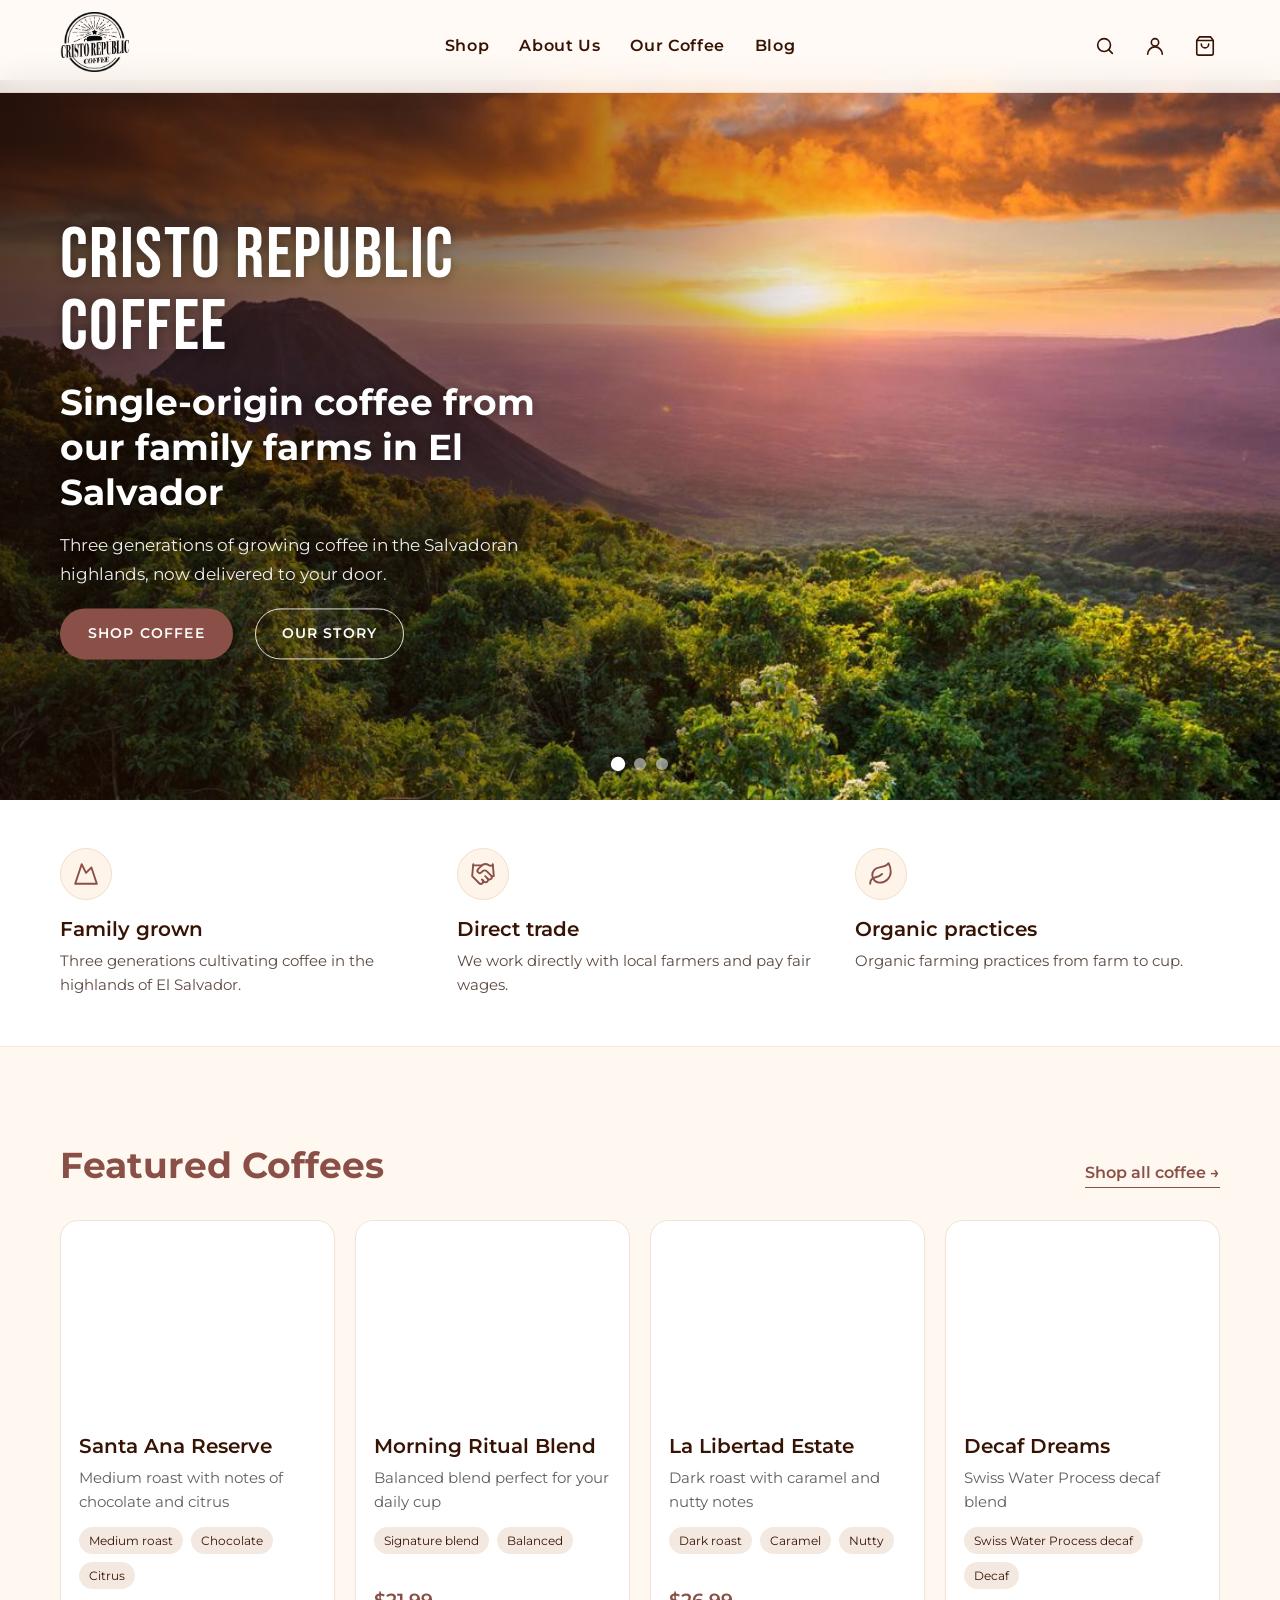
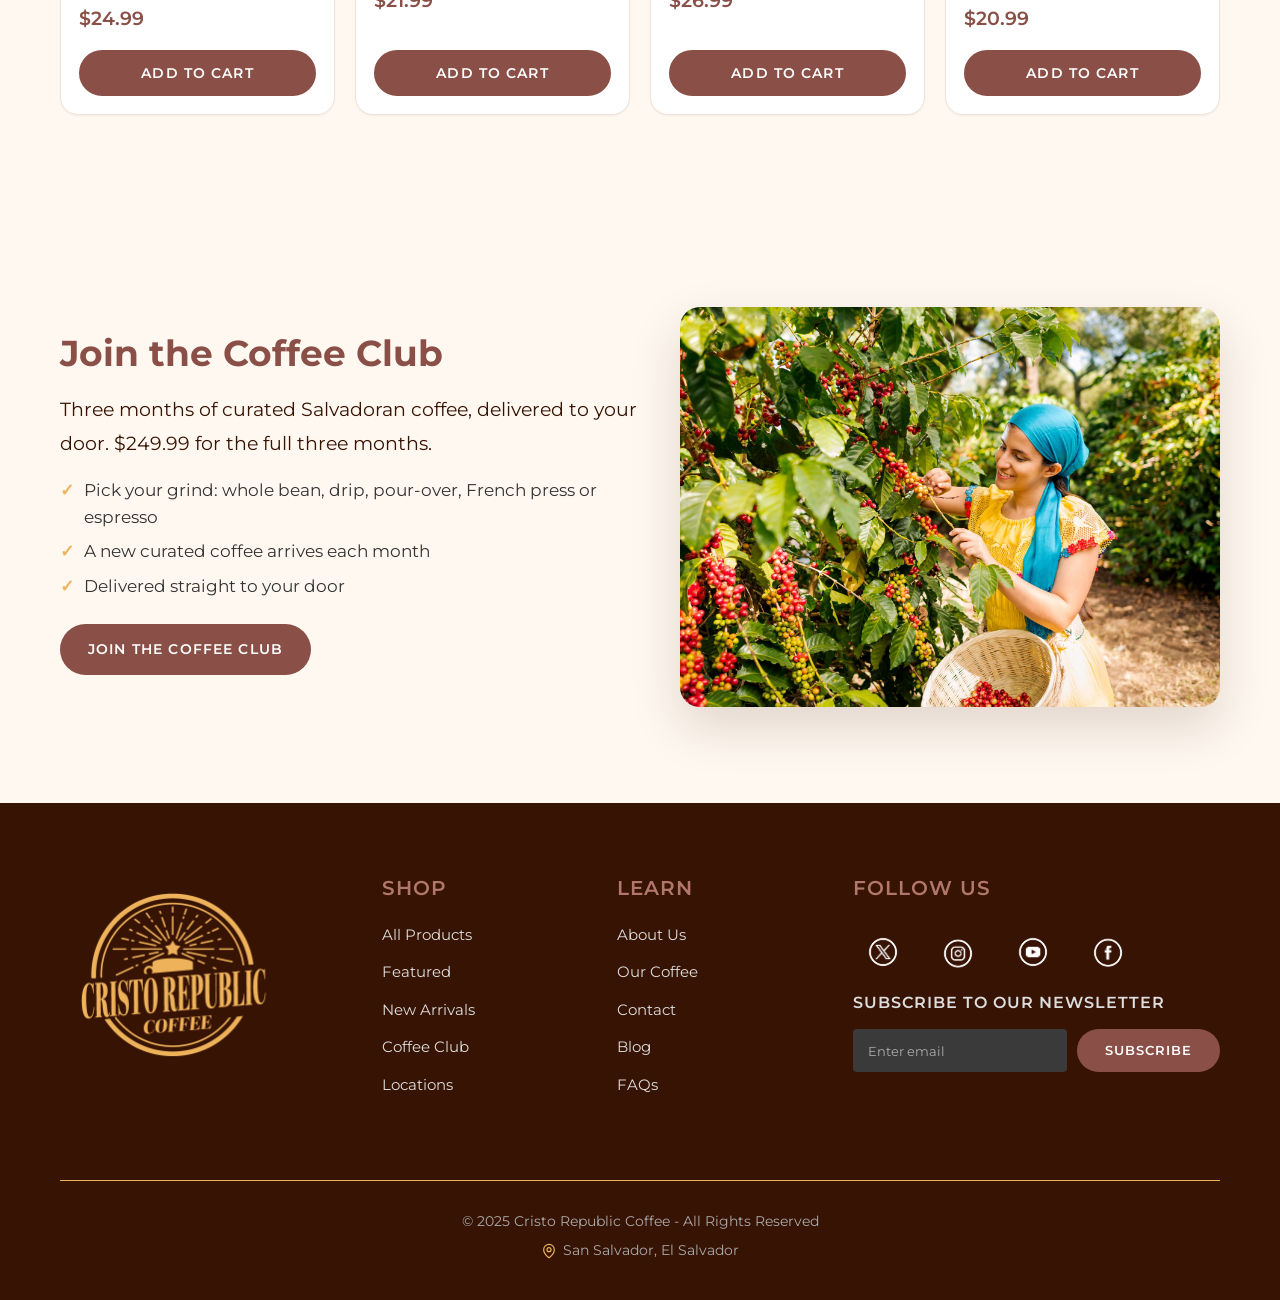
==== index.html @ 7cff4b8a "Publish Cristo Republic Coffee website Co-Authored-By: Claude Opus 5.5 (1M context) <noreply@anthrop" ====
<!DOCTYPE html>
<html lang="en">
<head>
    <meta charset="UTF-8">
    <meta name="viewport" content="width=device-width, initial-scale=1.0">
    <title>Cristo Republic Coffee</title>
    <link rel="stylesheet" href="styles.css">
    <link rel="stylesheet" href="fixes.css">
    <link rel="preconnect" href="https://fonts.googleapis.com">
    <link rel="preconnect" href="https://fonts.gstatic.com" crossorigin>
    <link href="https://fonts.googleapis.com/css2?family=Bebas+Neue&family=Montserrat:wght@400;500;600;700&display=swap" rel="stylesheet">
</head>
<body>
    <header>
        <div class="header-container">
            <div class="logo">
                <img src="images/logo.png" alt="Cristo Republic Coffee Logo">
            </div>
            
            <nav class="main-nav" id="mainNav" aria-label="Main">
                <ul class="nav-list">
                    <li class="nav-item"><a href="shop.html" class="nav-link">Shop</a></li>
                    <li class="nav-item"><a href="aboutus.html" class="nav-link">About Us</a></li>
                    <li class="nav-item"><a href="ourcoffee.html" class="nav-link">Our Coffee</a></li>
                    <li class="nav-item"><a href="blog.html" class="nav-link">Blog</a></li>
                    <li class="nav-item nav-item-club"><a href="club.html" class="nav-link">Join the Coffee Club</a></li>
                </ul>
            </nav>
            
            <div class="icon-group">
                <a href="#" class="icon-link" aria-label="Search">
                    <svg class="nav-icon" viewBox="0 0 24 24" fill="none" stroke="currentColor" stroke-width="1.75" stroke-linecap="round" stroke-linejoin="round" aria-hidden="true" focusable="false"><circle cx="11" cy="11" r="7"/><path d="m20 20-3.5-3.5"/></svg>
                </a>
                <a href="#" class="icon-link" aria-label="Account">
                    <svg class="nav-icon" viewBox="0 0 24 24" fill="none" stroke="currentColor" stroke-width="1.75" stroke-linecap="round" stroke-linejoin="round" aria-hidden="true" focusable="false"><circle cx="12" cy="8" r="4"/><path d="M4 21a8 8 0 0 1 16 0"/></svg>
                </a>
                <a href="#" class="icon-link" id="cartButton" aria-label="Cart">
                    <svg class="nav-icon" viewBox="0 0 24 24" fill="none" stroke="currentColor" stroke-width="1.75" stroke-linecap="round" stroke-linejoin="round" aria-hidden="true" focusable="false"><path d="M6 2 3 6v14a2 2 0 0 0 2 2h14a2 2 0 0 0 2-2V6l-3-4Z"/><path d="M3 6h18"/><path d="M16 10a4 4 0 0 1-8 0"/></svg>
                    <span class="cart-count" hidden>0</span>
                </a>
                <button type="button" class="menu-toggle" aria-label="Open menu" aria-expanded="false" aria-controls="mainNav"><svg class="menu-icon" viewBox="0 0 24 24" fill="none" stroke="currentColor" stroke-width="1.75" stroke-linecap="round" stroke-linejoin="round" aria-hidden="true" focusable="false"><path class="menu-line menu-line-1" d="M4 7h16"/><path class="menu-line menu-line-2" d="M4 12h16"/><path class="menu-line menu-line-3" d="M4 17h16"/></svg></button>
            </div>
        </div>
    </header>
    
    <section class="hero">
        <div class="slideshow">
            <div class="slide active" style="background-image: url('images/cerroverde.jpg');">
                <div class="slide-content">
                    <h1>Cristo Republic Coffee</h1>
                    <h2>Single-origin coffee from our family farms in El Salvador</h2>
                    <p>Three generations of growing coffee in the Salvadoran highlands, now delivered to your door.</p>
                    <div class="hero-actions">
                        <a href="shop.html" class="cta-button">Shop Coffee</a>
                        <a href="aboutus.html" class="ghost-button">Our Story</a>
                    </div>
                </div>
            </div>
            
            <div class="slide" style="background-image: url('images/hero2.jpeg');">
                <div class="slide-content">
                    <h2>Special Offer:<br>33% Off Today</h2>
                    <p>Don't miss our limited-time offer on all premium coffee blends. Taste the difference today!</p>
                    <a href="shop.html" class="cta-button">Get the Deal</a>
                </div>
            </div>
            
            <div class="slide" style="background-image: url('images/hero.jpeg');">
                <div class="slide-content">
                    <h1>Join Our<br>Coffee Club</h1>
                    <p>Subscribe and receive our finest selections<br> delivered to your door every month.</p>
                    <a href="club.html" class="cta-button">Join the Coffee Club</a>
                </div>
            </div>
        </div>
        
        <div class="slide-nav">
            <div class="slide-dot active" data-slide="0"></div>
            <div class="slide-dot" data-slide="1"></div>
            <div class="slide-dot" data-slide="2"></div>
        </div>
    </section>
  <section class="value-strip" aria-label="Why Cristo Republic">
        <div class="value-strip-inner">
            <div class="value-item">
                <span class="value-icon"><svg class="icon" viewBox="0 0 24 24" fill="none" stroke="currentColor" stroke-width="1.75" stroke-linecap="round" stroke-linejoin="round" aria-hidden="true" focusable="false"><path d="m8 3 4 8 5-5 5 15H2L8 3z"/></svg></span>
                <h3>Family grown</h3>
                <p>Three generations cultivating coffee in the highlands of El Salvador.</p>
            </div>
            <div class="value-item">
                <span class="value-icon"><svg class="icon" viewBox="0 0 24 24" fill="none" stroke="currentColor" stroke-width="1.75" stroke-linecap="round" stroke-linejoin="round" aria-hidden="true" focusable="false"><path d="m11 17 2 2a1 1 0 1 0 3-3"/><path d="m14 14 2.5 2.5a1 1 0 1 0 3-3l-3.88-3.88a3 3 0 0 0-4.24 0l-.88.88a1 1 0 1 1-3-3l2.81-2.81a5.79 5.79 0 0 1 7.06-.87l.47.28a2 2 0 0 0 1.42.25L21 4"/><path d="m21 3 1 11h-2"/><path d="M3 3 2 14l6.5 6.5a1 1 0 1 0 3-3"/><path d="M3 4h8"/></svg></span>
                <h3>Direct trade</h3>
                <p>We work directly with local farmers and pay fair wages.</p>
            </div>
            <div class="value-item">
                <span class="value-icon"><svg class="icon" viewBox="0 0 24 24" fill="none" stroke="currentColor" stroke-width="1.75" stroke-linecap="round" stroke-linejoin="round" aria-hidden="true" focusable="false"><path d="M11 20A7 7 0 0 1 9.8 6.1C15.5 5 17 4.48 19 2c1 2 2 4.18 2 8 0 5.5-4.78 10-10 10Z"/><path d="M2 21c0-3 1.85-5.36 5.08-6C9.5 14.52 12 13 13 12"/></svg></span>
                <h3>Organic practices</h3>
                <p>Organic farming practices from farm to cup.</p>
            </div>
        </div>
    </section>

  <section class="products-section">
        <div class="products-container">
            <div class="section-head">
                <h2>Featured Coffees</h2>
                <a href="shop.html" class="text-link">Shop all coffee &rarr;</a>
            </div>
            <div class="products-grid">
            <div class="product">
                <a class="product-link" href="product.html?id=santa-ana-reserve">
                    <div class="product-image" style="background-image: url('https://rhoadsroast-coffees.com/cdn/shop/products/el-salvador-santa-ana-reserva-organic-natural-ep-fresh-100percent-arabica-coffee-beans-2-5-lbs-10-lbs-selections-rhoadsroast-coffees-and-importers-4_1500x.progressive.jpg?v=1657563861');"></div>
                    <h3>Santa Ana Reserve</h3>
                </a>
                <p>Medium roast with notes of chocolate and citrus</p>
                <div class="product-price">$24.99</div>
                <button type="button" class="shop-button add-to-cart" data-id="santa-ana-reserve">Add to Cart</button>
            </div>
            <div class="product">
                <a class="product-link" href="product.html?id=morning-ritual-blend">
                    <div class="product-image" style="background-image: url('https://public.readdy.ai/ai/img_res/a3cd9a18318013fd255866db230dae78.jpg');"></div>
                    <h3>Morning Ritual Blend</h3>
                </a>
                <p>Balanced blend perfect for your daily cup</p>
                <div class="product-price">$21.99</div>
                <button type="button" class="shop-button add-to-cart" data-id="morning-ritual-blend">Add to Cart</button>
            </div>
            <div class="product">
                <a class="product-link" href="product.html?id=la-libertad-estate">
                    <div class="product-image" style="background-image: url('https://rhoadsroast-coffees.com/cdn/shop/products/el-salvador-shg-santa-maria-rfa-fresh-roasted-100percent-arabica-coffee-beans-rhoadsroast-coffees-and-importers-5_1500x.progressive.jpg?v=1657563721');"></div>
                    <h3>La Libertad Estate</h3>
                </a>
                <p>Dark roast with caramel and nutty notes</p>
                <div class="product-price">$26.99</div>
                <button type="button" class="shop-button add-to-cart" data-id="la-libertad-estate">Add to Cart</button>
            </div>
            <div class="product">
                <a class="product-link" href="product.html?id=decaf-dreams">
                    <div class="product-image" style="background-image: url('https://cdn.dribbble.com/users/973/screenshots/2934743/attachments/609308/coffee-beans-2.jpg');"></div>
                    <h3>Decaf Dreams</h3>
                </a>
                <p>Swiss Water Process decaf blend</p>
                <div class="product-price">$20.99</div>
                <button type="button" class="shop-button add-to-cart" data-id="decaf-dreams">Add to Cart</button>
            </div>
            </div>
        </div>
    </section>
   <section class="story-section">
        <div class="story-container">
            <div class="story-text">
                <h2>Join the Coffee Club</h2>
                <p>Three months of curated Salvadoran coffee, delivered to your door. $249.99 for the full three months.</p>
                <ul class="coffee-list">
                    <li>Pick your grind: whole bean, drip, pour-over, French press or espresso</li>
                    <li>A new curated coffee arrives each month</li>
                    <li>Delivered straight to your door</li>
                </ul>
                <a href="club.html" class="subscribe-btn">Join the Coffee Club</a>
            </div>
            <div class="story-image">
                <img src="images/coffegirl.jpeg" alt="A coffee picker harvesting ripe red cherries on a Salvadoran farm">
            </div>
        </div>
    </section>

    <!-- Cart Modal -->
    <div id="cartModal" class="cart-modal">
        <div class="cart-content">
            <div class="cart-header">
                <h3>Shopping Cart</h3>
                <button type="button" id="closeCart" class="close-cart" aria-label="Close cart">
                    <svg viewBox="0 0 24 24"><path d="M19 6.41L17.59 5 12 10.59 6.41 5 5 6.41 10.59 12 5 17.59 6.41 19 12 13.41 17.59 19 19 17.59 13.41 12z"/></svg>
                </button>
            </div>
            <div class="cart-items"></div>
            <div class="cart-footer">
                <div class="cart-subtotal">
                    <span>Subtotal</span>
                    <span>$0.00</span>
                </div>
                <button class="cart-button">Checkout</button>
            </div>
        </div>
    </div>

    <footer class="footer">
        <div class="footer-container">
            <div class="footer-grid">
                <div class="footer-column footer-logo">
                    <img src="images/cristogold.png" alt="Cristo Republic Coffee Logo">
                </div>
                <div class="footer-column">
                    <h3 class="footer-heading">SHOP</h3>
                    <ul class="footer-links">
                        <li><a href="#">All Products</a></li>
                        <li><a href="#">Featured</a></li>
                        <li><a href="#">New Arrivals</a></li>
                        <li><a href="club.html">Coffee Club</a></li>
                        <li><a href="#">Locations</a></li>
                    </ul>
                </div>
                
                <div class="footer-column">
                    <h3 class="footer-heading">LEARN</h3>
                    <ul class="footer-links">
                        <li><a href="aboutus.html">About Us</a></li>
                        <li><a href="ourcoffee.html">Our Coffee</a></li>
                        <li><a href="#">Contact</a></li>
                        <li><a href="blog.html">Blog</a></li>
                        <li><a href="#">FAQs</a></li>
                    </ul>
                </div>
                
                <div class="footer-column">
                    <h3 class="footer-heading">FOLLOW US</h3>
                    <div class="social-links">
                        <a href="#" class="social-icon">
                            <img src="images/x.png" alt="X">
                        </a>
                        <a href="#" class="social-icon">
                            <img src="images/instagram.png" alt="Instagram">
                        </a>
                        <a href="#" class="social-icon">
                            <img src="images/youtube.png" alt="YouTube">
                        </a>
                        <a href="#" class="social-icon">
                            <img src="images/facebook.png" alt="Facebook">
                        </a>
                    </div>
                    
                    <div class="newsletter">
                        <h4>SUBSCRIBE TO OUR NEWSLETTER</h4>
                        <form class="newsletter-form">
                            <input type="email" placeholder="Enter email">
                            <button type="submit">Subscribe</button>
                        </form>
                    </div>
                </div>
            </div>
            
            <div class="footer-bottom">
                <p>© 2025 Cristo Republic Coffee - All Rights Reserved</p>
                <p class="footer-location"><svg class="icon" viewBox="0 0 24 24" fill="none" stroke="currentColor" stroke-width="1.75" stroke-linecap="round" stroke-linejoin="round" aria-hidden="true" focusable="false"><path d="M20 10c0 5-5.5 10.2-7.4 11.8a1 1 0 0 1-1.2 0C9.5 20.2 4 15 4 10a8 8 0 0 1 16 0"/><circle cx="12" cy="10" r="3"/></svg>San Salvador, El Salvador</p>
            </div>
        </div>
    </footer>

    <script>
        document.addEventListener('DOMContentLoaded', function() {
            const slides = document.querySelectorAll('.slide');
            const dots = document.querySelectorAll('.slide-dot');
            let currentSlide = 0;
            let slideInterval;
            
            function showSlide(index) {
                slides.forEach(slide => slide.classList.remove('active'));
                dots.forEach(dot => dot.classList.remove('active'));
                
                slides[index].classList.add('active');
                dots[index].classList.add('active');
                currentSlide = index;
            }
            
            function nextSlide() {
                let nextIndex = (currentSlide + 1) % slides.length;
                showSlide(nextIndex);
            }
            
            function startSlideshow() {
                slideInterval = setInterval(nextSlide, 5000);
            }
            
            dots.forEach(dot => {
                dot.addEventListener('click', function() {
                    clearInterval(slideInterval);
                    showSlide(parseInt(this.getAttribute('data-slide')));
                    startSlideshow();
                });
            });
            
            startSlideshow();
            
            const slideshow = document.querySelector('.slideshow');
            slideshow.addEventListener('mouseenter', () => clearInterval(slideInterval));
            slideshow.addEventListener('mouseleave', startSlideshow);
        });
    </script>
    <script src="cart.js"></script>
</body>
</html>
---- styles.css ----
/* Reset and Base Styles */
* {
    margin: 0;
    padding: 0;
    box-sizing: border-box;
}

body {
    color: #333;
    line-height: 1.6;
    font-family: 'Roboto', sans-serif;
}

h1 {
    font-family: 'Bebas Neue', sans-serif;
}

h2, h3, h4, .nav-link {
    font-family: 'Montserrat', sans-serif;
}

a {
    text-decoration: none;
    color: inherit;
}

/* Header Styles */
header {
    background: linear-gradient(180deg, #B0786B, #C09389);
    padding: 15px 0;
    position: fixed;
    width: 100%;
    top: 0;
    z-index: 1000;
    box-shadow: 0 2px 10px rgba(0, 0, 0, 0.5);
}

.header-container {
    max-width: 1200px;
    margin: 0 auto;
    padding: 0 20px;
    display: flex;
    justify-content: space-between;
    align-items: center;
}

.logo img {
    height: 60px;
    width: auto;
    transition: transform 0.3s ease;
}

.logo img:hover {
    transform: scale(1.05);
}

/* Navigation Styles */
.main-nav {
    display: flex;
    align-items: center;
}

.nav-list {
    display: flex;
    list-style: none;
    margin: 0;
    padding: 0;
    gap: 30px;
}

.nav-item {
    position: relative;
}

.nav-link {
    color: white;
    text-decoration: none;
    font-weight: 600;
    font-size: 16px;
    letter-spacing: 1px;
    padding: 10px 0;
    transition: all 0.3s ease;
    position: relative;
}

.nav-link:hover {
    color: #EDB35C;
}

.nav-link::after {
    content: '';
    position: absolute;
    width: 0;
    height: 2px;
    background: #EDB35C;
    bottom: 5px;
    left: 0;
    transition: width 0.3s ease;
}

.nav-link:hover::after {
    width: 100%;
}

/* Icon Styles */
.icon-group {
    display: flex;
    align-items: center;
    gap: 20px;
}

.icon-link {
    display: inline-block;
    transition: transform 0.3s ease;
    position: relative;
}

.nav-icon {
    width: 22px;
    height: 22px;
    object-fit: contain;
    filter: brightness(0) invert(1);
    transition: all 0.3s ease;
}

.icon-link:hover .nav-icon {
    transform: scale(1.1);
    opacity: 0.8;
}

.cart-count {
    position: absolute;
    top: -8px;
    right: -8px;
    background: #371304;
    color: white;
    font-size: 10px;
    font-weight: 600;
    width: 18px;
    height: 18px;
    border-radius: 50%;
    display: flex;
    align-items: center;
    justify-content: center;
}

/* Button Styling */
.cta-button,
.subscribe-btn,
.newsletter-form button,
.offer-button,
.product-button,
.shop-button,
.cart-button,
.walkthrough-footer .button {
    display: inline-block;
    padding: 12px 30px;
    background-color: #B1776B;
    color: #FFFFFF;
    border: none;
    border-radius: 5px;
    font-family: 'Montserrat', sans-serif;
    font-weight: 600;
    font-size: 0.9rem;
    text-transform: uppercase;
    letter-spacing: 1px;
    cursor: pointer;
    transition: all 0.3s ease;
    position: relative;
    overflow: hidden;
    z-index: 1;
}

.cta-button:hover,
.subscribe-btn:hover,
.newsletter-form button:hover,
.offer-button:hover,
.product-button:hover,
.shop-button:hover,
.cart-button:hover,
.walkthrough-footer .button:hover {
    background-color: #EDB35C;
    transform: translateY(-3px) scale(1.05);
    box-shadow: 0 8px 20px rgba(55, 19, 4, 0.3);
}

.cta-button::before,
.subscribe-btn::before,
.newsletter-form button::before,
.offer-button::before,
.product-button::before,
.shop-button::before,
.cart-button::before,
.walkthrough-footer .button::before {
    content: '';
    position: absolute;
    top: 0;
    left: -100%;
    width: 100%;
    height: 100%;
    background: linear-gradient(
        90deg,
        transparent,
        rgba(255, 255, 255, 0.4),
        transparent
    );
    transition: 0.5s;
    z-index: -1;
}

.cta-button:hover::before,
.subscribe-btn:hover::before,
.newsletter-form button:hover::before,
.offer-button:hover::before,
.product-button:hover::before,
.shop-button:hover::before,
.cart-button:hover::before,
.walkthrough-footer .button:hover::before {
    left: 100%;
}

.cta-button:active,
.subscribe-btn:active,
.newsletter-form button:active,
.offer-button:active,
.product-button:active,
.shop-button:active,
.cart-button:active,
.walkthrough-footer .button:active {
    transform: translateY(0) scale(0.98);
    box-shadow: 0 4px 10px rgba(55, 19, 4, 0.2);
}

.newsletter-form button {
    padding: 10px 20px;
    font-size: 0.8rem;
    background-color: #605F5C;
}

.newsletter-form button:hover {
    background-color: #EDB35C;
}

.cta-button:disabled,
.subscribe-btn:disabled,
.newsletter-form button:disabled,
.offer-button:disabled,
.product-button:disabled,
.shop-button:disabled,
.cart-button:disabled,
.walkthrough-footer .button:disabled {
    background-color: #371304;
    color: #aaaaaa;
    cursor: not-allowed;
    box-shadow: none;
    transform: none;
}

/* Homepage Hero Section */
.hero {
    width: 100%;
    height: 80vh;
    position: relative;
    overflow: hidden;
    margin-top: 80px;
}

.slideshow {
    width: 100%;
    height: 100%;
    position: relative;
}

.slide {
    position: absolute;
    width: 100%;
    height: 100%;
    opacity: 0;
    transition: opacity 1s ease-in-out;
    background-size: cover;
    background-position: center;
}

.slide.active {
    opacity: 1;
}

.slide-content {
    position: absolute;
    right: 10%;
    bottom: 15%;
    color: white;
    max-width: 550px;
    background-color: rgba(55, 19, 4, 0.4);
    padding: 25px;
    border-radius: 5px;
    text-align: right;
}

.slide-content h1 {
    font-size: 3rem;
    margin-bottom: 15px;
    line-height: 1;
}

.slide-content h2 {
    font-size: 1.8rem;
    margin-bottom: 15px;
    line-height: 1.2;
}

.slide-content p {
    font-size: 1.1rem;
    margin-bottom: 20px;
    font-weight: 300;
}

.slide-nav {
    position: absolute;
    bottom: 30px;
    left: 50%;
    transform: translateX(-50%);
    display: flex;
    gap: 10px;
}

.slide-dot {
    width: 12px;
    height: 12px;
    border-radius: 50%;
    background-color: rgba(255, 255, 255, 0.5);
    cursor: pointer;
    transition: all 0.3s;
    border: none;
}

.slide-dot.active {
    background-color: white;
    transform: scale(1.2);
}

/* Shop Hero Section */
.shop-hero {
    position: relative;
    background-color: #FFF8F0;
    background-image: url('images/shophero.jpeg');
    background-size: cover;
    background-position: center;
    background-repeat: no-repeat;
    min-height: 80vh;
    margin-top: 15px;
    display: flex;
    align-items: center;
    justify-content: flex-start;
    padding: 20px;
    box-sizing: border-box;
    overflow: hidden;
}

.shop-hero::before {
    content: '';
    position: absolute;
    top: 0;
    left: 0;
    width: 100%;
    height: 100%;
    background: linear-gradient(
        45deg,
        rgba(237, 179, 92, 0.05) 25%,
        transparent 25%,
        transparent 50%,
        rgba(237, 179, 92, 0.05) 50%,
        rgba(237, 179, 92, 0.05) 75%,
        transparent 75%
    );
    background-size: 20px 20px;
    opacity: 0.3;
    z-index: 0;
}

.shop-hero-text {
    position: relative;
    max-width: 550px;
    background-color: rgba(55, 19, 4, 0.4);
    padding: 30px;
    border-radius: 5px;
    text-align: left;
    margin-left: 5%;
    z-index: 1;
    color: white;
}

.shop-hero-text h1 {
    font-size: 4rem;
    margin-bottom: 20px;
    text-shadow: 0 2px 5px rgba(55, 19, 4, 0.2);
}

.shop-hero-text h2 {
    font-size: 2rem;
    margin-bottom: 20px;
    font-weight: 600;
}

.shop-hero-text p {
    font-size: 1.2rem;
    margin-bottom: 30px;
    line-height: 1.8;
}

/* Products Section (Homepage & Shop) */
.products-section {
    background-color: #FFF8F0;
    padding: 80px 0;
    position: relative;
    overflow: hidden;
}

.products-section.alt {
    background-color: #FFFFFF;
}

.products-section::before {
    content: '';
    position: absolute;
    top: 0;
    left: 0;
    width: 100%;
    height: 100%;
    background: linear-gradient(
        45deg,
        rgba(237, 179, 92, 0.05) 25%,
        transparent 25%,
        transparent 50%,
        rgba(237, 179, 92, 0.05) 50%,
        rgba(237, 179, 92, 0.05) 75%,
        transparent 75%
    );
    background-size: 20px 20px;
    opacity: 0.3;
    z-index: 0;
}

.products-section.alt::before {
    background: none;
}

.products-container {
    max-width: 1200px;
    margin: 0 auto;
    padding: 0 20px;
    position: relative;
    z-index: 1;
}

.section-title,
.products-container h2 {
    font-size: 2.5rem;
    color: #B1776B;
    margin-bottom: 40px;
    font-weight: 700;
    text-align: center;
    text-shadow: 0 2px 5px rgba(55, 19, 4, 0.2);
}

.section-text {
    max-width: 800px;
    margin: 0 auto 40px;
    padding: 0 20px;
    font-size: 1.2rem;
    font-weight: 400;
    line-height: 1.8;
    color: #371304;
}

.products-grid {
    display: grid;
    grid-template-columns: repeat(4, 1fr);
    gap: 20px;
    max-width: 1200px;
    margin: 0 auto;
    padding: 0 20px;
}

.product {
    background-color: #FFFFFF;
    border: 2px solid #EDB35C;
    border-radius: 12px;
    padding: 30px;
    box-shadow: 0 6px 20px rgba(96, 95, 92, 0.15);
    transition: transform 0.4s ease, box-shadow 0.4s ease, border-color 0.4s ease;
    position: relative;
    overflow: hidden;
}

.product:hover {
    transform: translateY(-10px);
    box-shadow: 0 12px 30px rgba(55, 19, 4, 0.35);
    border-color: #B1776B;
}

.product-image {
    height: 220px;
    border-radius: 8px;
    margin-bottom: 20px;
    background-size: cover;
    background-position: center;
    border: 1px solid #605F5C;
    transition: transform 0.4s ease;
}

.product:hover .product-image {
    transform: scale(1.03);
}

.product h3 {
    font-size: 1.3rem;
    margin-bottom: 12px;
    color: #371304;
    font-weight: 600;
}

.product p {
    color: #605F5C;
    font-size: 1rem;
    margin-bottom: 20px;
}

.product-price {
    font-size: 1.2rem;
    font-weight: 600;
    color: #B1776B;
    margin-bottom: 20px;
}

.product-button,
.shop-button {
    opacity: 0;
    transform: translateY(10px);
    transition: opacity 0.3s ease, transform 0.3s ease;
}

.product:hover .product-button,
.product:hover .shop-button {
    opacity: 1;
    transform: translateY(0);
}

/* Homepage Content Sections */
.section {
    padding: 100px 0;
    text-align: center;
    position: relative;
    z-index: 1;
}

.section.premium-blends {
    padding-bottom: 50px;
}

.section.featured-products {
    padding-top: 50px;
}

/* Coffee Club CTA */
.coffee-club {
    position: relative;
    background-image: url('images/coffegirl.jpeg');
    background-size: cover;
    background-position: center;
    background-repeat: no-repeat;
    color: white;
    padding: 100px 0;
    min-height: 815px;
}

.club-overlay {
    position: absolute;
    top: 0;
    left: 0;
    width: 100%;
    height: 100%;
    background-color: rgba(0, 0, 0, 0.1);
}

.club-content {
    position: absolute;
    left: 20%;
    bottom: 15%;
    max-width: 550px;
    background-color: rgba(55, 19, 4, 0.4);
    padding: 30px;
    border-radius: 5px;
    text-align: right;
    z-index: 1;
}

.coffee-club .section-title {
    color: white;
    font-size: 2.5rem;
    margin-bottom: 20px;
    font-weight: 700;
}

.coffee-club .section-text {
    color: white;
    font-size: 1.2rem;
    margin-bottom: 25px;
}

/* Shop Story Section */
.story-section {
    background-color: #FFF8F0;
    padding: 100px 0;
    position: relative;
    overflow: hidden;
}

.story-section::before {
    content: '';
    position: absolute;
    top: 0;
    left: 0;
    width: 100%;
    height: 100%;
    background: linear-gradient(
        45deg,
        rgba(237, 179, 92, 0.05) 25%,
        transparent 25%,
        transparent 50%,
        rgba(237, 179, 92, 0.05) 50%,
        rgba(237, 179, 92, 0.05) 75%,
        transparent 75%
    );
    background-size: 20px 20px;
    opacity: 0.3;
    z-index: 0;
}

.story-container {
    max-width: 1200px;
    margin: 0 auto;
    padding: 0 20px;
    display: flex;
    align-items: center;
    gap: 40px;
    position: relative;
    z-index: 1;
}

.story-text {
    max-width: 50%;
}

.story-text h2 {
    font-size: 2.5rem;
    color: #B1776B;
    margin-bottom: 25px;
    font-weight: 700;
    text-shadow: 0 2px 5px rgba(55, 19, 4, 0.2);
}

.story-text p {
    font-size: 1.2rem;
    color: #371304;
    margin-bottom: 30px;
    line-height: 1.8;
}

.story-image {
    max-width: 50%;
    height: 400px;
}

.story-image img {
    width: 100%;
    height: 100%;
    object-fit: cover;
    border-radius: 8px;
    border: 1px solid #605F5C;
    box-shadow: 0 6px 20px rgba(96, 95, 92, 0.15);
}

/* Cart Modal */
.cart-modal {
    position: fixed;
    inset: 0;
    background: rgba(0, 0, 0, 0.5);
    z-index: 50;
    display: none;
}

.cart-modal.active {
    display: block;
}

.cart-content {
    position: fixed;
    right: 0;
    top: 0;
    height: 100%;
    width: 400px;
    background: #FFFFFF;
    box-shadow: -5px 0 15px rgba(0, 0, 0, 0.3);
    padding: 30px;
}

.cart-header {
    display: flex;
    justify-content: space-between;
    align-items: center;
    margin-bottom: 30px;
}

.cart-header h3 {
    font-size: 1.5rem;
    color: #371304;
    font-weight: 600;
}

.close-cart {
    background: none;
    border: none;
    cursor: pointer;
    padding: 5px;
}

.close-cart svg {
    width: 24px;
    height: 24px;
    fill: #605F5C;
    transition: fill 0.3s ease;
}

.close-cart:hover svg {
    fill: #B1776B;
}

.cart-item {
    display: flex;
    align-items: center;
    gap: 15px;
    padding: 15px 0;
    border-bottom: 1px solid #EDB35C;
}

.cart-item img {
    width: 80px;
    height: 80px;
    object-fit: cover;
    border-radius: 8px;
    border: 1px solid #605F5C;
}

.cart-item-details h4 {
    font-size: 1.1rem;
    color: #371304;
    font-weight: 600;
    margin-bottom: 5px;
}

.cart-item-details p {
    font-size: 0.95rem;
    color: #605F5C;
}

.cart-item-remove {
    background: none;
    border: none;
    cursor: pointer;
    padding: 5px;
}

.cart-item-remove svg {
    width: 20px;
    height: 20px;
    fill: #605F5C;
    transition: fill 0.3s ease;
}

.cart-item-remove:hover svg {
    fill: #B1776B;
}

.cart-footer {
    margin-top: 20px;
}

.cart-subtotal {
    display: flex;
    justify-content: space-between;
    font-size: 1.2rem;
    font-weight: 600;
    color: #371304;
    margin-bottom: 20px;
}

.cart-button {
    width: 100%;
    margin-bottom: 10px;
}

.cart-button.view-cart {
    background: #FFFFFF;
    border: 1px solid #605F5C;
    color: #371304;
}

.cart-button.view-cart:hover {
    background: #FFF8F0;
    color: #B1776B;
    transform: translateY(-3px) scale(1.05);
    box-shadow: 0 8px 20px rgba(55, 19, 4, 0.3);
}

/* Footer */
.footer {
    background-color: #371304;
    color: #ffffff;
    padding: 60px 0 30px;
}

.footer-container {
    max-width: 1200px;
    margin: 0 auto;
    padding: 0 20px;
}

.footer-grid {
    display: grid;
    grid-template-columns: repeat(4, 1fr);
    gap: 40px;
    margin-bottom: 40px;
}

.footer-logo {
    display: flex;
    align-items: flex-start;
    justify-content: center;
}

.footer-logo img {
    height: 200px;
    width: auto;
    transition: transform 0.3s ease;
}

.footer-logo img:hover {
    transform: scale(1.05);
}

.footer-column {
    margin-bottom: 30px;
}

.footer-heading {
    color: #B1776B;
    font-size: 1.2rem;
    margin-bottom: 20px;
    text-transform: uppercase;
    letter-spacing: 1px;
}

.footer-links {
    list-style: none;
    padding: 0;
}

.footer-links li {
    margin-bottom: 12px;
}

.footer-links a {
    color: #dddddd;
    transition: color 0.3s;
    font-size: 0.95rem;
}

.footer-links a:hover {
    color: #EDB35C;
}

.social-links {
    display: flex;
    gap: 15px;
    margin-bottom: 10px;
}

.social-icon {
    display: inline-block;
    width: 60px;
    height: 60px;
    transition: all 0.3s ease;
}

.social-icon img {
    width: 100%;
    height: 100%;
    object-fit: contain;
    filter: brightness(0) invert(1);
    transition: all 0.3s ease;
}

.social-icon:hover {
    transform: translateY(-3px) scale(1.1);
}

.social-icon:hover img {
    filter: brightness(0) invert(0.8);
}

.newsletter h4 {
    font-size: 0.95rem;
    margin-bottom: 15px;
    color: #dddddd;
    text-transform: uppercase;
    letter-spacing: 1px;
}

.newsletter-form {
    display: flex;
    gap: 10px;
}

.newsletter-form input {
    flex: 1;
    padding: 10px 15px;
    border: none;
    border-radius: 4px;
    background-color: #3a3a3a;
    color: #ffffff;
}

.newsletter-form input::placeholder {
    color: #aaaaaa;
}

.footer-bottom {
    text-align: center;
    padding-top: 30px;
    border-top: 1px solid #EDB35C;
    font-size: 0.85rem;
    color: #aaaaaa;
}

.footer-bottom p {
    margin-bottom: 8px;
}

/* Parallax Effect */
.parallax {
    position: relative;
    min-height: 80vh;
    background-attachment: fixed;
    background-size: cover;
    background-position: center;
    background-repeat: no-repeat;
}

/* About Us Sections */
.about-section {
    background-color: #FFF8F0;
    position: relative;
    padding: 100px 0;
}

.about-section.parallax::after {
    content: '';
    position: absolute;
    top: 0;
    left: 0;
    width: 100%;
    height: 100%;
    background: rgba(55, 19, 4, 0.15);
    z-index: 0;
}

.about-text-overlay {
    background-color: rgba(55, 19, 4, 0.4);
    padding: 30px;
    border-radius: 5px;
    color: white;
    max-width: 600px;
    position: relative;
    z-index: 1;
}

.about-text-overlay h1 {
    font-family: 'Bebas Neue', sans-serif;
    font-size: 2.5rem;
    color: white;
    margin-bottom: 25px;
    font-weight: 700;
    text-shadow: 0 2px 5px rgba(0, 0, 0, 0.3);
}

.about-text-overlay h2 {
    font-family: 'Montserrat', sans-serif;
    font-size: 2rem;
    color: white;
    margin-bottom: 20px;
    font-weight: 600;
}

.about-text-overlay p {
    font-family: 'Roboto', sans-serif;
    color: white;
    font-size: 1.2rem;
    line-height: 1.8;
}

/* Alejandro Cristo Section */
.story-section.alejandro-cristo {
    position: relative;
    min-height: 100vh;
    display: flex;
    align-items: center;
    justify-content: flex-end;
    padding: 0 5%;
}

.story-section.alejandro-cristo .story-container {
    width: 100%;
    max-width: 1200px;
    margin: 0 auto;
    display: flex;
    justify-content: flex-end;
    position: absolute;
    center: 30px;
    right: 30px;
}

.story-section.alejandro-cristo .about-text-overlay {
    text-align: right;
    max-width: 550px;
    margin-right: 5%;
    padding: 40px;
    background-color: rgba(55, 19, 4, 0.4);
    border-radius: 5px;
    position: relative;
}

.story-section.alejandro-cristo .about-text-overlay h1 {
    color: #B1776B;
    font-size: 4rem;
    margin-bottom: 20px;
    text-shadow: 0 2px 5px rgba(55, 19, 4, 0.2);
}

.story-section.alejandro-cristo .about-text-overlay h2,
.story-section.alejandro-cristo .about-text-overlay p {
    color: white;
}

/* The Founders Section */
.about-section.founders .story-container {
    flex-direction: row;
    align-items: center;
    justify-content: center;
    gap: 70px;
}

.about-section.founders .story-text {
    max-width: 50%;
    margin-bottom: 0;
}

.about-section.founders .story-image {
    max-width: 80%;
    height: 690px;
    border-top: none;
    padding-top: 0;
}

.about-section.founders .story-image img {
    width: 100%;
    height: 100%;
    object-fit: cover;
    border-radius: 8px;
    border: 1px solid #605F5C;
    box-shadow: 0 6px 20px rgba(96, 95, 92, 0.15);
}

/* Sustainability and Quality Section */
.story-section.sustainability {
    position: relative;
    min-height: 100vh;
    display: flex;
    align-items: center;
    justify-content: flex-start;
    padding: 0 5%;
}

.story-section.sustainability .story-container {
    width: 100%;
    max-width: 1200px;
    margin: 0 auto;
    display: flex;
    justify-content: flex-start;
    position: absolute;
    bottom: 30px;
    left: 30px;
}

.story-section.sustainability .about-text-overlay {
    text-align: left;
    max-width: 550px;
    margin-left: 5%;
    padding: 40px;
    background-color: rgba(55, 19, 4, 0.4);
    border-radius: 5px;
    position: relative;
}

.story-section.sustainability .about-text-overlay h1 {
    color: #B1776B;
    font-size: 4rem;
    margin-bottom: 20px;
    text-shadow: 0 2px 5px rgba(55, 19, 4, 0.2);
}

.story-section.sustainability .about-text-overlay h2,
.story-section.sustainability .about-text-overlay p {
    color: white;
}

.checklist {
    list-style: none;
    padding: 0;
    margin: 10px 0;
}

.checklist li {
    display: flex;
    align-items: center;
    font-size: 1.2rem;
    color: white;
    margin-bottom: 8px;
    font-family: 'Roboto', sans-serif;
    line-height: 1.6;
}

.checklist li::before {
    content: '';
    color: #EDB35C;
    margin-right: 10px;
    font-size: 1.2rem;
}

/* Update Story Section for About Us */
.story-section.about-section .story-text h1 {
    font-family: 'Bebas Neue', sans-serif;
    font-size: 4rem;
    color: #B1776B;
    margin-bottom: 25px;
    font-weight: 700;
    text-shadow: 0 2px 5px rgba(55, 19, 4, 0.2);
}

.story-section.about-section .story-text h2 {
    font-family: 'Montserrat', sans-serif;
    font-size: 2rem;
    color: #371304;
    margin-bottom: 20px;
    font-weight: 600;
}

/* Our Coffee Hero Section */
.story-section.our-coffee-hero {
    position: relative;
    min-height: 100vh;
    display: flex;
    align-items: center;
    justify-content: flex-start;
    padding: 0 5%;
    overflow: hidden;
}

.story-section.our-coffee-hero .story-container {
    width: 100%;
    max-width: 1200px;
    margin: 0 auto;
    display: flex;
    justify-content: flex-start;
    position: relative;
    z-index: 1;
    margin-left: -70px;
}

.story-section.our-coffee-hero .about-text-overlay {
    text-align: left;
    max-width: 600px;
    margin-left: 5%;
    padding: 40px;
    background-color: rgba(55, 19, 4, 0.4);
    border-radius: 5px;
    position: relative;
}

.story-section.our-coffee-hero .about-text-overlay h1 {
    color: #C8A197;
    font-size: 4rem;
    margin-bottom: 20px;
    text-shadow: 0 2px 5px rgba(55, 19, 4, 0.4);
}

.story-section.our-coffee-hero .about-text-overlay h2,
.story-section.our-coffee-hero .about-text-overlay p {
    color: #E7D6D3;
}

/* Hero Video Styles */
.hero-video {
    position: absolute;
    top: 0;
    left: 0;
    width: 100%;
    height: 100%;
    object-fit: cover;
    z-index: 0;
}

/* Coffee Sections (Single-Origin, Signature Blends, Brew Guide) */
.coffee-section {
    position: relative;
    padding: 60px 0;
    overflow: hidden;
}

/* Single-Origin and Signature Blends */
.coffee-section.single-origin .coffee-container,
.coffee-section.signature-blends .coffee-container {
    max-width: 1200px;
    margin: 0 auto;
    padding: 0 20px;
    position: relative;
    min-height: 500px;
    background-size: cover;
    background-position: center;
    background-repeat: no-repeat;
    display: flex;
    align-items: center;
}

.coffee-section.single-origin .coffee-container {
    background-image: url('images/ourstory1.jpeg');
    justify-content: flex-start;
}

.coffee-section.signature-blends .coffee-container {
    background-image: url('images/ourstory2.jpeg');
    justify-content: flex-end;
}

.coffee-section .coffee-text {
    max-width: 50%;
    background-color: rgba(55, 19, 4, 0.4);
    padding: 30px;
    border-radius: 8px;
    color: white;
    z-index: 1;
}

.coffee-section .coffee-text h2 {
    font-family: 'Bebas Neue', sans-serif;
    font-size: 2.5rem;
    color: #B1776B;
    margin-bottom: 20px;
    font-weight: 700;
    text-shadow: 0 2px 5px rgba(55, 19, 4, 0.2);
}

.coffee-section .coffee-text p {
    font-family: 'Roboto', sans-serif;
    font-size: 1.2rem;
    margin-bottom: 20px;
    line-height: 1.8;
}

.coffee-section .coffee-list {
    list-style: none;
    padding: 0;
    margin: 10px 0 20px;
}

.coffee-section .coffee-list li {
    font-family: 'Roboto', sans-serif;
    font-size: 1.2rem;
    margin-bottom: 8px;
    line-height: 1.6;
}

.coffee-section .coffee-list li::before {
    content: '•';
    color: #EDB35C;
    margin-right: 10px;
    font-size: 1.2rem;
}

/* Brew Guide Walkthrough Section */
.coffee-section.brew-guide {
    background-color: #FFF8F0;
    padding: 60px 0;
    position: relative;
    overflow: hidden;
}

.brew-guide-title {
    font-family: 'Bebas Neue', sans-serif;
    font-size: 2.5rem;
    color: #B1776B;
    margin-bottom: 40px;
    font-weight: 700;
    text-align: center;
    text-shadow: 0 2px 5px rgba(55, 19, 4, 0.2);
}

.brew-guide-container {
    max-width: 1200px;
    margin: 0 auto;
    padding: 0 20px;
    display: flex;
    justify-content: space-between;
    align-items: center;
    gap: 40px;
}

.brew-guide-text {
    flex: 1;
    max-width: 50%;
    text-align: left;
}

.brew-guide-text p {
    font-family: 'Roboto', sans-serif;
    font-size: 1.2rem;
    color: #371304;
    line-height: 1.8;
    margin: 0;
}

.walkthrough {
    box-shadow: 0 6px 12px rgba(0, 0, 0, 0.23), 0 10px 40px rgba(0, 0, 0, 0.19);
    background: linear-gradient(to right bottom, #B1776B, #371304);
    border-radius: 8px;
    display: none;
    flex-direction: column;
    flex: 0 0 auto;
    font-size: 14px;
    height: 464px;
    width: 400px;
    overflow: hidden;
    transition: opacity 0.4s cubic-bezier(.25,.8,.25,1), transform 0.4s cubic-bezier(.25,.8,.25,1), box-shadow 0.4s cubic-bezier(.25,.8,.25,1);
    z-index: 1000;
}

.walkthrough.show {
    display: flex;
    opacity: 0;
    transform: translateY(72px);
}

.walkthrough.reveal {
    opacity: 1;
    transform: translateY(0);
}

.walkthrough-body {
    align-items: center;
    display: flex;
    flex: 1;
    text-align: center;
    position: relative;
}

.walkthrough-body .prev-screen,
.walkthrough-body .next-screen {
    align-self: stretch;
    background: none;
    border: 0;
    margin-top: 40px;
    color: rgba(255, 255, 255, 0.25);
    cursor: pointer;
    flex: 0 0 auto;
    font-size: 24px;
    opacity: 1;
    outline: none;
    padding: 20px;
    transform: scale(1);
    transition: transform 0.4s cubic-bezier(.25,.8,.25,1), color 0.4s cubic-bezier(.25,.8,.25,1), opacity 0.4s cubic-bezier(.25,.8,.25,1);
    z-index: 1000;
}

.walkthrough-body .prev-screen:hover,
.walkthrough-body .next-screen:hover,
.walkthrough-body .prev-screen:active,
.walkthrough-body .next-screen:active {
    color: white;
    transform: scale(1.25);
}

.walkthrough-body .prev-screen:disabled,
.walkthrough-body .next-screen:disabled {
    opacity: 0;
}

.walkthrough-body .prev-screen {
    order: 1;
}

.walkthrough-body .next-screen {
    order: 3;
}

.walkthrough-body .prev-screen svg,
.walkthrough-body .next-screen svg {
    width: 24px;
    height: 24px;
    fill: currentColor;
}

.walkthrough-body .screens {
    flex: 1;
    align-self: stretch;
    position: relative;
    margin: 0 -20px;
    padding: 0;
    order: 2;
    list-style: none;
}

.walkthrough-body .screen {
    position: absolute;
    width: 100%;
    height: 100%;
    opacity: 0;
    transform: translateX(-72px);
    transition: all 0.4s cubic-bezier(.25,.8,.25,1);
    display: flex;
    flex-direction: column;
    justify-content: space-between;
    padding: 24px;
}

.walkthrough-body .screen.active {
    opacity: 1;
    transform: translateX(0) scale(1);
    transition-delay: 0.4s;
}

.walkthrough-body .screen.active ~ .screen {
    opacity: 0;
    transform: translateX(72px);
}

.walkthrough-body .media {
    height: 220px;
    width: 100%;
    margin: 20px auto;
    overflow: hidden;
    border-radius: 8px;
    background: rgba(255, 255, 255, 0.25);
}

.walkthrough-body .media img {
    width: 100%;
    height: 100%;
    object-fit: cover;
    opacity: 0;
    transform: translateY(-30px);
    transition: opacity 0.4s cubic-bezier(.25,.8,.25,1), transform 0.4s cubic-bezier(.25,.8,.25,1);
}

.walkthrough-body .screen.active .media img {
    opacity: 1;
    transform: translateY(0);
    transition-delay: 0.6s;
}

.walkthrough-body h3 {
    font-family: 'Bebas Neue', sans-serif;
    font-size: 20px;
    color: #EDB35C;
    line-height: 1.4em;
    text-transform: uppercase;
    letter-spacing: 0.15em;
    margin-bottom: 8px;
}

.walkthrough-body p {
    font-family: 'Roboto', sans-serif;
    font-size: 14px;
    line-height: 1.6em;
    color: rgba(255, 255, 255, 0.8);
    margin: 0;
    padding: 0;
}

.walkthrough-body .learn-more {
    font-family: 'Montserrat', sans-serif;
    font-size: 13px;
    font-weight: 600;
    color: #EDB35C;
    text-transform: uppercase;
    transition: color 0.3s ease;
    margin-top: 8px;
    display: inline-block;
}

.walkthrough-body .learn-more:hover {
    color: #FFFFFF;
}

.walkthrough-pagination {
    align-items: center;
    display: flex;
    justify-content: center;
    margin-top: 20px;
}

.walkthrough-pagination .dot {
    background: rgba(255, 255, 255, 0.25);
    border-radius: 8px;
    height: 8px;
    width: 8px;
    margin: 0 4px;
    transform: scale(0.75);
    transition: transform 0.4s cubic-bezier(.25,.8,.25,1), background 0.4s cubic-bezier(.25,.8,.25,1);
}

.walkthrough-pagination .dot.active {
    background: #EDB35C;
    transform: scale(1);
    transition-delay: 0.4s;
}

.walkthrough-footer {
    display: flex;
    flex: 0 0 auto;
    justify-content: space-around;
    padding: 0;
    position: relative;
}

.walkthrough-footer .button {
    height: 44px;
    border: 0;
    font-weight: bold;
    text-transform: uppercase;
    letter-spacing: 0.15em;
    border-radius: 0;
    flex: 1;
    font-size: 13px;
    margin: 0;
    outline: 0;
    padding: 12px;
    transition: opacity 0.4s cubic-bezier(.25,.8,.25,1), background 0.4s cubic-bezier(.25,.8,.25,1);
}

.walkthrough-footer .button.finish {
    background: #EDB35C;
    position: absolute;
    left: 0;
    bottom: 0;
    width: 100%;
    opacity: 0;
    transform: scale(0, 1);
    transform-origin: center;
    transition: opacity 0.4s cubic-bezier(.25,.8,.25,1), background 0.4s cubic-bezier(.25,.8,.25,1), transform 0.4s cubic-bezier(.25,.8,.25,1);
}

.walkthrough-footer .button.finish:hover {
    background: #FFD700;
}

.walkthrough-footer .button.finish:active {
    background: #EDB35C;
}

.walkthrough-footer .button.finish.active {
    transform: scale(1, 1);
    opacity: 1;
}

/* Blog Hero Section */
.blog-hero {
    position: relative;
    min-height: 80vh;
    display: flex;
    align-items: center;
    justify-content: flex-start; /* Align content to the left */
    padding: 0 5%;
    overflow: hidden;
}

.blog-hero::before {
    content: '';
    position: absolute;
    top: 0;
    left: 0;
    width: 100%;
    height: 100%;
    background: linear-gradient(
        to right,
        rgba(55, 19, 4, 0.5) 0%,
        rgba(55, 19, 4, 0.3) 50%,
        transparent 100%
    ); /* Gradient overlay for better text readability */
    z-index: 0;
}

.blog-hero-container {
    text-align: left; /* Align text to the left */
    position: relative;
    z-index: 1;
    color: white;
    max-width: 600px; /* Limit width for better alignment */
}

.blog-hero-title {
    font-family: 'Bebas Neue', sans-serif;
    font-size: 4rem;
    color: #C8A197;
    margin-bottom: 20px;
    text-shadow: 0 2px 5px rgba(55, 19, 4, 0.4);
}

.blog-hero-subtitle {
    font-family: 'Roboto', sans-serif;
    font-size: 1.5rem;
    color: #371304 !important; /* Lighter shade of #371304 for better contrast */
    line-height: 1.6;
    margin-bottom: 30px;
}

.newsletter-subscribe {
    text-align: left; /* Align newsletter form to the left */
}

.newsletter-subscribe h3 {
    font-family: 'Montserrat', sans-serif;
    font-size: 1.2rem;
    color: #C8A197; /* Match the title color for consistency */
    margin-bottom: 15px;
    text-transform: uppercase;
    letter-spacing: 1px;
}

.newsletter-subscribe .newsletter-form {
    display: flex;
    justify-content: flex-start; /* Align form elements to the left */
    gap: 10px;
    max-width: 400px;
}

.newsletter-subscribe .newsletter-form input {
    flex: 1;
    padding: 10px 15px;
    border: 1px solid #605F5C;
    border-radius: 4px;
    background-color: #FFFFFF;
    color: #371304;
    font-family: 'Roboto', sans-serif;
    font-size: 0.95rem;
}

.newsletter-subscribe .newsletter-form input::placeholder {
    color: #aaaaaa;
}

.newsletter-subscribe .newsletter-form button {
    padding: 10px 20px;
    font-size: 0.9rem;
}

/* Blog Content Section */
.blog-section {
    background-color: #FFF8F0;
    padding: 80px 0;
    position: relative;
    overflow: hidden;
}

.blog-section::before {
    content: '';
    position: absolute;
    top: 0;
    left: 0;
    width: 100%;
    height: 100%;
    background: linear-gradient(
        45deg,
        rgba(237, 179, 92, 0.05) 25%,
        transparent 25%,
        transparent 50%,
        rgba(237, 179, 92, 0.05) 50%,
        rgba(237, 179, 92, 0.05) 75%,
        transparent 75%
    );
    background-size: 20px 20px;
    opacity: 0.3;
    z-index: 0;
}

.blog-container {
    max-width: 1200px;
    margin: 0 auto;
    padding: 0 20px;
    position: relative;
    z-index: 1;
}

.blog-welcome {
    text-align: center;
    margin-bottom: 40px;
}

.blog-welcome p {
    font-family: 'Roboto', sans-serif;
    font-size: 1.2rem;
    color: #371304;
    line-height: 1.8;
    max-width: 800px;
    margin: 0 auto;
}

/* Blog Grid */
.blog-grid {
    display: grid;
    grid-template-columns: repeat(3, 1fr);
    gap: 20px;
}

.blog-post {
    background-color: #FFFFFF;
    border: 1px solid #EDB35C;
    border-radius: 8px;
    overflow: hidden;
    transition: transform 0.4s ease, box-shadow 0.4s ease, border-color 0.4s ease;
}

.blog-post:hover {
    transform: translateY(-10px);
    box-shadow: 0 12px 30px rgba(55, 19, 4, 0.35);
    border-color: #B1776B;
}

.blog-image {
    height: 200px;
    background-size: cover;
    background-position: center;
    border-bottom: 1px solid #EDB35C;
    transition: transform 0.4s ease;
}

.blog-post:hover .blog-image {
    transform: scale(1.03);
}

.blog-content {
    padding: 20px;
    text-align: left;
}

.blog-category {
    font-family: 'Montserrat', sans-serif;
    font-size: 0.9rem;
    color: #B1776B;
    text-transform: uppercase;
    letter-spacing: 1px;
    margin-bottom: 10px;
}

.blog-content h4 {
    font-family: 'Montserrat', sans-serif;
    font-size: 1.3rem;
    color: #371304;
    font-weight: 600;
    margin-bottom: 8px;
}

.blog-date {
    display: block;
    font-family: 'Roboto', sans-serif;
    font-size: 0.85rem;
    color: #605F5C;
    margin-bottom: 10px;
    font-style: italic;
}

.blog-content p {
    font-family: 'Roboto', sans-serif;
    font-size: 1rem;
    color: #605F5C;
    line-height: 1.6;
    margin-bottom: 15px;
}

.read-more {
    font-family: 'Montserrat', sans-serif;
    font-size: 0.9rem;
    font-weight: 600;
    color: #B1776B;
    text-transform: uppercase;
    transition: color 0.3s ease;
}

.read-more:hover {
    color: #EDB35C;
}

/* Blog Separator */
.blog-separator {
    grid-column: 1 / -1; /* Span the entire row */
    height: 20px;
    background: url('images/coffee-bean-separator.png') repeat-x center; /* Add a coffee bean pattern */
    margin: 20px 0;
}

/* Pagination */
.pagination {
    display: flex;
    justify-content: center;
    align-items: center;
    margin-top: 40px;
    gap: 10px;
}

.pagination-arrow {
    font-family: 'Montserrat', sans-serif;
    font-size: 1rem;
    color: #B1776B;
    text-decoration: none;
    padding: 10px 15px;
    transition: color 0.3s ease;
}

.pagination-arrow:hover {
    color: #EDB35C;
}

.pagination-numbers {
    display: flex;
    gap: 5px;
}

.pagination-number {
    font-family: 'Montserrat', sans-serif;
    font-size: 1rem;
    color: #371304;
    text-decoration: none;
    padding: 8px 12px;
    border: 1px solid #EDB35C;
    border-radius: 4px;
    transition: background-color 0.3s ease, color 0.3s ease;
}

.pagination-number:hover {
    background-color: #EDB35C;
    color: #FFFFFF;
}

.pagination-number.active {
    background-color: #B1776B;
    color: #FFFFFF;
    border-color: #B1776B;
}

/* Responsive Styles */
@media (max-width: 1024px) {
    .products-grid {
        grid-template-columns: repeat(2, 1fr);
    }

    .story-container {
        flex-direction: column;
        gap: 30px;
    }

    .story-text,
    .story-image {
        max-width: 100%;
    }

    .story-image {
        height: 350px;
    }

    .club-content {
        left: 10%;
        max-width: 500px;
    }

    .footer-grid {
        grid-template-columns: repeat(2, 1fr);
    }

    .cart-content {
        width: 350px;
    }

    .shop-hero {
        padding: 15px;
    }

    .shop-hero-text {
        margin-left: 3%;
        max-width: 500px;
    }

    .about-text-overlay {
        max-width: 90%;
        padding: 25px;
    }

    .story-section.alejandro-cristo .about-text-overlay {
        margin-right: 3%;
        padding: 25px 15px 25px 25px;
    }

    .story-section.sustainability .about-text-overlay {
        margin-left: 3%;
    }

    .story-section.our-coffee-hero .story-container {
        margin-left: 0;
    }

    .story-section.our-coffee-hero .about-text-overlay {
        margin-left: 3%;
        padding: 25px;
    }

    .about-section.founders .story-image {
        height: 40vh;
    }

    .coffee-section .coffee-text {
        max-width: 100%;
    }

    .brew-guide-container {
        flex-direction: column;
        align-items: center;
        gap: 30px;
    }

    .brew-guide-text {
        max-width: 100%;
        text-align: center;
    }

    .walkthrough {
        height: 400px;
        width: 260px;
    }

    .walkthrough-body .media {
        height: 180px;
    }

    .walkthrough-body h3 {
        font-size: 16px;
    }

    .walkthrough-body p {
        font-size: 12px;
    }

    .walkthrough-body .learn-more {
        font-size: 11px;
    }

    .blog-grid {
        grid-template-columns: repeat(2, 1fr);
    }

    .blog-hero-container {
        padding: 0 20px;
        max-width: 500px;
    }

    .blog-hero-title {
        font-size: 3rem;
    }

    .blog-hero-subtitle {
        font-size: 1.3rem;
    }
}

@media (max-width: 768px) {
    .header-container {
        padding: 0 15px;
    }

    .nav-list {
        display: none;
    }

    .mobile-menu-toggle {
        display: block;
    }

    .icon-group {
        display: flex;
    }

    .logo img {
        height: 40px;
    }

    .hero {
        height: 60vh;
        margin-top: 60px;
    }

    .slide-content {
        right: 5%;
        bottom: 10%;
        max-width: 90%;
        padding: 20px;
    }

    .slide-content h1 {
        font-size: 2.2rem;
    }

    .slide-content h2 {
        font-size: 1.5rem;
    }

    .products-grid {
        grid-template-columns: 1fr;
    }

    .section,
    .shop-hero,
    .products-section,
    .story-section,
    .coffee-section {
        padding: 60px 0;
    }

    .section-title,
    .products-container h2,
    .story-text h2,
    .coffee-text h2 {
        font-size: 2rem;
    }

    .section-text,
    .shop-hero-text p,
    .story-text p,
    .coffee-text p,
    .coffee-list li {
        font-size: 1.1rem;
    }

    .product {
        padding: 20px;
    }

    .product-image {
        height: 180px;
    }

    .coffee-club {
        min-height: 350px;
    }

    .club-content {
        position: relative;
        left: auto;
        bottom: auto;
        margin: 0 auto;
        max-width: 90%;
        padding: 20px;
    }

    .shop-hero {
        min-height: 60vh;
        padding: 10px;
    }

    .shop-hero-text {
        max-width: 90%;
        padding: 20px;
        margin-left: 2%;
    }

    .shop-hero-text h1 {
        font-size: 3rem;
    }

    .shop-hero-text h2 {
        font-size: 1.8rem;
    }

    .story-image {
        height: 300px;
    }

    .cta-button,
    .subscribe-btn,
    .newsletter-form button,
    .offer-button,
    .product-button,
    .shop-button,
    .cart-button {
        padding: 10px 25px;
        font-size: 0.85rem;
    }

    .footer-grid {
        grid-template-columns: 1fr;
    }

    .footer-logo img {
        height: 80px;
    }

    .newsletter-form {
        flex-direction: column;
    }

    .social-links {
        justify-content: center;
    }

    .social-icon {
        width: 35px;
        height: 35px;
    }

    .cart-content {
        width: 100%;
    }

    .about-section {
        padding: 60px 0;
    }

    .parallax {
        background-attachment: scroll;
        min-height: 60vh;
    }

    .about-text-overlay {
        padding: 20px;
    }

    .about-text-overlay h1 {
        font-size: 2rem;
    }

    .about-text-overlay h2 {
        font-size: 1.8rem;
    }

    .about-text-overlay p,
    .checklist li {
        font-size: 1.1rem;
    }

    .story-section.about-section .story-text h1,
    .coffee-text h2 {
        font-size: 2rem;
    }

    .story-section.about-section .story-text h2 {
        font-size: 1.8rem;
    }

    .story-section.alejandro-cristo .story-container,
    .story-section.sustainability .story-container,
    .story-section.our-coffee-hero .story-container {
        position: relative;
        bottom: auto;
        left: auto;
        justify-content: center;
    }

    .about-section.founders .story-image {
        height: 30vh;
    }

    .coffee-section.single-origin .coffee-container,
    .coffee-section.signature-blends .coffee-container {
        min-height: 400px;
    }

    .brew-guide-title {
        font-size: 2rem;
    }

    .brew-guide-text p {
        font-size: 1.1rem;
    }

    .walkthrough {
        height: 360px;
        width: 240px;
    }

    .walkthrough-body .media {
        height: 160px;
    }

    .walkthrough-body h3 {
        font-size: 15px;
    }

    .walkthrough-body p {
        font-size: 11px;
    }

    .walkthrough-body .learn-more {
        font-size: 10px;
    }

    .walkthrough-footer .button {
        height: 36px;
        font-size: 11px;
    }

    .blog-grid {
        grid-template-columns: 1fr;
    }

    .blog-section {
        padding: 60px 0;
    }

    .blog-welcome p {
        font-size: 1.1rem;
    }

    .newsletter-subscribe h3 {
        font-size: 1.1rem;
    }

    .blog-hero-title {
        font-size: 2.5rem;
    }

    .blog-hero-subtitle {
        font-size: 1.2rem;
    }

    .blog-image {
        height: 180px;
    }

    .blog-content h4 {
        font-size: 1.2rem;
    }

    .blog-content p {
        font-size: 0.95rem;
    }

    .read-more {
        font-size: 0.85rem;
    }

    .pagination {
        flex-wrap: wrap;
        gap: 8px;
    }

    .pagination-arrow,
    .pagination-number {
        font-size: 0.9rem;
        padding: 8px 10px;
    }
}

@media (max-width: 480px) {
    .hero {
        height: 70vh;
    }

    .slide-content {
        bottom: 5%;
    }

    .section-title,
    .products-container h2,
    .story-text h2,
    .coffee-text h2 {
        font-size: 1.8rem;
    }

    .section-text,
    .shop-hero-text p,
    .story-text p,
    .coffee-text p,
    .coffee-list li {
        font-size: 1rem;
    }

    .product h3 {
        font-size: 1.2rem;
    }

    .product p,
    .product-price {
        font-size: 0.95rem;
    }

    .coffee-club {
        min-height: 300px;
    }

    .club-content {
        padding: 15px;
    }

    .shop-hero-text h1 {
        font-size: 2.5rem;
    }

    .shop-hero-text h2 {
        font-size: 1.5rem;
    }

    .story-image {
        height: 250px;
    }

    .shop-hero {
        padding: 8px;
    }

    .shop-hero-text {
        margin-left: 1%;
    }

    .about-text-overlay h1 {
        font-size: 1.8rem;
    }

    .about-text-overlay h2 {
        font-size: 1.5rem;
    }

    .about-text-overlay p,
    .checklist li {
        font-size: 1rem;
    }

    .story-section.about-section .story-text h1,
    .coffee-text h2 {
        font-size: 1.8rem;
    }

    .story-section.about-section .story-text h2 {
        font-size: 1.5rem;
    }

    .story-section.about-section .story-text p {
        font-size: 1rem;
    }

    .about-section.founders .story-image {
        height: 25vh;
    }

    .coffee-section.single-origin .coffee-container,
    .coffee-section.signature-blends .coffee-container {
        min-height: 350px;
    }

    .brew-guide-title {
        font-size: 1.8rem;
    }

    .brew-guide-text p {
        font-size: 1rem;
    }

    .walkthrough {
        height: 320px;
        width: 220px;
    }

    .walkthrough-body .media {
        height: 140px;
    }

    .walkthrough-body h3 {
        font-size: 14px;
    }

    .walkthrough-body p {
        font-size: 10px;
    }

    .walkthrough-body .learn-more {
        font-size: 9px;
    }

    .walkthrough-footer .button {
        height: 32px;
        font-size: 10px;
    }

    .blog-hero-title {
        font-size: 2rem;
    }

    .blog-hero-subtitle {
        font-size: 1rem;
    }

    .blog-welcome p {
        font-size: 1rem;
    }

    .newsletter-subscribe h3 {
        font-size: 1rem;
    }

    .blog-image {
        height: 160px;
    }

    .blog-content h4 {
        font-size: 1.1rem;
    }

    .blog-content p {
        font-size: 0.9rem;
    }

    .read-more {
        font-size: 0.8rem;
    }

    .pagination-arrow,
    .pagination-number {
        font-size: 0.85rem;
        padding: 6px 8px;
    }
}
---- fixes.css ----
/* Cristo Republic Coffee: contrast and shopping fixes.
   Load AFTER styles.css on every page:
   <link rel="stylesheet" href="fixes.css"> */

:root {
    --rose: #B1776B;        /* brand rose: backgrounds and accents only, never behind small white text */
    --rose-deep: #8A5048;   /* white text on this is about 6.3:1 (passes WCAG AA) */
    --gold: #EDB35C;        /* brand gold: button hover */
    --espresso: #371304;    /* brand espresso: on the rose header gradient it is 4.6:1 to 6.2:1 */
    --cream: #FFF4EA;
}

/* ---------- 1. Contrast ---------- */

/* Nav: dark text on the rose header instead of white */
.nav-link {
    color: var(--espresso);
    font-weight: 600;
}
.nav-link:hover,
.nav-link:focus-visible,
.nav-link[aria-current="page"] {
    color: var(--espresso);
}
.nav-link::after {
    background: var(--espresso);
}
.nav-link[aria-current="page"]::after {
    width: 100%;
}

/* Buttons with white text use the deep rose */
.cta-button,
.cart-button,
.subscribe-btn,
.offer-button,
.product-button,
.shop-button,
.newsletter-form button,
.add-to-cart,
.pagination-number.active {
    background-color: var(--rose-deep);
    border-color: var(--rose-deep);
    color: #fff;
}
/* Gold on hover, with espresso text so the label stays readable (about 9:1) */
.cta-button:hover,
.cart-button:hover,
.subscribe-btn:hover,
.offer-button:hover,
.product-button:hover,
.shop-button:hover,
.newsletter-form button:hover,
.add-to-cart:hover {
    background-color: var(--gold);
    border-color: var(--gold);
    color: var(--espresso);
}

/* Cart badge */
.cart-count {
    background-color: var(--espresso);
    color: #fff;
}
.cart-count[hidden] {
    display: none;
}

/* Headings on dark photo boxes: cream instead of rose */
.about-text-overlay h1,
.about-text-overlay h2,
.story-section.alejandro-cristo .about-text-overlay h1,
.story-section.sustainability .about-text-overlay h1,
.story-section.our-coffee-hero .about-text-overlay h1,
.coffee-section .coffee-text h2 {
    color: var(--cream);
}

/* Blog hero sits on a light photo, so its title goes dark */
.blog-hero-title,
.newsletter-subscribe h3 {
    color: var(--espresso);
}

/* Rose text on light backgrounds (categories, read-more links, prices) */
.blog-category,
.read-more,
.pagination-arrow,
.product-price,
.price {
    color: var(--rose-deep);
}

/* Text shadows make headings look blurry */
h1, h2, h3, h4,
.blog-hero-title,
.section-title {
    text-shadow: none !important;
}

/* Visible keyboard focus everywhere */
a:focus-visible,
button:focus-visible,
input:focus-visible,
select:focus-visible {
    outline: 3px solid var(--rose-deep);
    outline-offset: 2px;
}

/* ---------- 2. Shopping ---------- */

/* Product buttons were hidden until hover, so touch screens never showed them.
   Always show them, pinned to the bottom of the card. */
.product .product-button,
.product .shop-button {
    opacity: 1;
    transform: none;
}
.product,
.product-card {
    display: flex;
    flex-direction: column;
}
.product .product-button {
    margin-top: auto;
    align-self: center;
}
.product .product-link,
.product-card .product-link {
    color: inherit;
    text-decoration: none;
}
.product .product-link:hover h3,
.product-card .product-link:hover h3,
.product-card .product-link:hover h4 {
    text-decoration: underline;
}
.add-to-cart {
    display: block;
    width: 100%;
    margin-top: auto;
    padding: 12px 16px;
    border: 2px solid var(--rose-deep);
    border-radius: 4px;
    font: 600 14px/1 'Montserrat', sans-serif;
    letter-spacing: 0.08em;
    text-transform: uppercase;
    cursor: pointer;
    transition: background-color 0.2s;
}
.add-to-cart.added {
    background-color: #2F6B3A;
    border-color: #2F6B3A;
}

/* Links like shop.html#single-origin land below the fixed header */
.products-container h2[id] {
    scroll-margin-top: 110px;
}

/* Cart drawer: sit above the fixed header so its title and close button show */
.cart-modal {
    z-index: 1100;
}
.cart-empty {
    padding: 24px 0;
    text-align: center;
    color: #6B5D53;
}
.cart-item-qty {
    display: inline-flex;
    align-items: center;
    gap: 8px;
    margin-top: 6px;
}
.cart-item-qty button {
    width: 28px;
    height: 28px;
    border: 1px solid #d8c8c0;
    border-radius: 4px;
    background: #fff;
    cursor: pointer;
    font-size: 16px;
    line-height: 1;
}
.cart-item-remove svg,
.close-cart svg {
    pointer-events: none;
}

/* Product page */
.product-page {
    max-width: 1200px;
    margin: 0 auto;
    padding: 64px 24px 96px;
    display: grid;
    grid-template-columns: minmax(0, 1fr) minmax(0, 1fr);
    gap: 56px;
    align-items: start;
}
.product-page-image {
    width: 100%;
    aspect-ratio: 1;
    object-fit: cover;
    border-radius: 8px;
    background: #F4E9E1;
}
.product-breadcrumb {
    font: 500 13px/1 'Montserrat', sans-serif;
    margin-bottom: 18px;
}
.product-breadcrumb a {
    color: var(--rose-deep);
}
.product-page h1 {
    font-family: 'Montserrat', sans-serif;
    font-size: 40px;
    line-height: 1.1;
    color: var(--espresso);
    margin: 0 0 10px;
}
.product-page .product-price {
    font: 600 24px/1 'Roboto', sans-serif;
    margin: 0 0 20px;
}
.product-notes {
    display: flex;
    flex-wrap: wrap;
    gap: 8px;
    padding: 0;
    margin: 0 0 20px;
    list-style: none;
}
.product-notes li {
    padding: 6px 12px;
    border-radius: 999px;
    background: #F4E9E1;
    color: var(--espresso);
    font-size: 14px;
}
.product-page p {
    line-height: 1.7;
    max-width: 60ch;
}
.product-options {
    display: grid;
    gap: 16px;
    margin: 28px 0;
    max-width: 420px;
}
.product-options label {
    display: block;
    font: 600 13px/1 'Montserrat', sans-serif;
    letter-spacing: 0.06em;
    text-transform: uppercase;
    margin-bottom: 8px;
    color: var(--espresso);
}
.product-options select,
.product-options input {
    width: 100%;
    padding: 12px;
    border: 1px solid #d8c8c0;
    border-radius: 4px;
    font: 16px 'Roboto', sans-serif;
    background: #fff;
}
.product-page .add-to-cart {
    max-width: 420px;
    padding: 16px;
}
.product-missing {
    grid-column: 1 / -1;
    text-align: center;
}

@media (max-width: 800px) {
    .product-page {
        grid-template-columns: minmax(0, 1fr);
        gap: 32px;
        padding-top: 32px;
    }
    .product-page h1 {
        font-size: 32px;
    }
}

/* ---------- 3. Typography: Bebas for page titles, Montserrat for everything else ---------- */

body,
body :not(h1) {
    font-family: 'Montserrat', sans-serif !important;
}
h1 {
    font-family: 'Bebas Neue', sans-serif !important;
    font-weight: 400 !important;
    font-size: clamp(2.75rem, 6vw, 4.5rem) !important;
    line-height: 1 !important;
    letter-spacing: 0.02em;
}
h2 {
    font-weight: 700 !important;
    font-size: clamp(1.6rem, 3vw, 2.25rem) !important;
    line-height: 1.25 !important;
}
h3 {
    font-weight: 600 !important;
    font-size: 1.25rem !important;
    line-height: 1.35 !important;
}
h4 {
    font-weight: 600 !important;
    font-size: 1rem !important;
    line-height: 1.4 !important;
}
.blog-category {
    font-size: 0.8rem;
    font-weight: 600;
    letter-spacing: 0.08em;
    text-transform: uppercase;
    margin-bottom: 6px;
}

/* ---------- 4. One photo hero per page; other sections are split layouts ---------- */

.story-section.alt {
    background-color: #FFFFFF;
}
.story-section.alt::before {
    display: none;
}
.story-container.reverse {
    flex-direction: row-reverse;
}
.story-text h2 {
    color: var(--rose-deep);
    margin-bottom: 16px;
}
.story-text h3 {
    color: var(--espresso);
    margin-bottom: 12px;
}
.story-text p {
    margin-bottom: 16px;
}
.story-text .coffee-list,
.story-text .checklist {
    list-style: none;
    padding: 0;
    margin: 0 0 24px;
}
.story-text .coffee-list li,
.story-text .checklist li {
    display: flex;
    gap: 10px;
    color: #333;
    font-size: 1.05rem;
    margin-bottom: 8px;
}
.story-text .coffee-list li::before,
.story-text .checklist li::before {
    content: '✓';
    color: var(--gold);
    font-weight: 700;
    margin: 0;
}
@media (max-width: 1024px) {
    .story-container.reverse {
        flex-direction: column;
    }
}

/* Blog post titles moved from h4 to h3 */
.blog-content h3 {
    color: var(--espresso);
    margin-bottom: 8px;
}

/* ---------- 5. Modern refresh ---------- */

body {
    background-color: #FFFCF8;
    color: #2B1A12;
}

/* Calm, flat backgrounds: drop the diagonal stripe texture */
.story-section::before,
.products-section::before,
.shop-hero::before,
.blog-section::before {
    display: none;
}

/* Header: light, translucent, thin divider instead of a heavy shadow */
header {
    background: rgba(255, 250, 245, 0.88);
    -webkit-backdrop-filter: saturate(1.4) blur(14px);
    backdrop-filter: saturate(1.4) blur(14px);
    box-shadow: none;
    border-bottom: 1px solid rgba(55, 19, 4, 0.08);
    padding: 12px 0;
}
.nav-icon {
    filter: brightness(0);
    opacity: 0.85;
}
.nav-link {
    letter-spacing: 0.04em;
}

/* Buttons: pill shape, gentle lift, no shimmer or bounce */
.cta-button,
.subscribe-btn,
.offer-button,
.product-button,
.shop-button,
.cart-button,
.newsletter-form button,
.add-to-cart {
    border-radius: 999px;
    padding: 14px 28px;
    letter-spacing: 0.08em;
    box-shadow: none;
}
/* Hover: the original light sweep plus lift, on the pill design */
.add-to-cart,
.ghost-button {
    position: relative;
    overflow: hidden;
    z-index: 1;
}
.add-to-cart::before,
.ghost-button::before {
    content: '';
    position: absolute;
    top: 0;
    left: -100%;
    width: 100%;
    height: 100%;
    background: linear-gradient(90deg, transparent, rgba(255, 255, 255, 0.4), transparent);
    transition: 0.5s;
    z-index: -1;
}
.add-to-cart:hover::before,
.ghost-button:hover::before {
    left: 100%;
}
.cta-button:hover,
.subscribe-btn:hover,
.offer-button:hover,
.product-button:hover,
.shop-button:hover,
.product .shop-button:hover,
.product .product-button:hover,
.cart-button:hover,
.newsletter-form button:hover,
.add-to-cart:hover,
.ghost-button:hover {
    transform: translateY(-3px) scale(1.05);
    box-shadow: 0 8px 20px rgba(55, 19, 4, 0.3);
}
.cta-button:active,
.subscribe-btn:active,
.shop-button:active,
.add-to-cart:active,
.ghost-button:active {
    transform: translateY(0) scale(0.98);
}
.ghost-button {
    display: inline-block;
    padding: 13px 26px;
    border: 1.5px solid rgba(255, 255, 255, 0.85);
    border-radius: 999px;
    color: #fff;
    font-weight: 600;
    font-size: 0.9rem;
    letter-spacing: 0.08em;
    text-transform: uppercase;
    transition: background-color 0.2s, color 0.2s;
}
.ghost-button:hover {
    background: #fff;
    color: var(--espresso);
}
.text-link {
    color: var(--rose-deep);
    font-weight: 600;
    border-bottom: 1.5px solid currentColor;
    padding-bottom: 2px;
}
.text-link:hover {
    color: var(--espresso);
}
.hero-actions {
    display: flex;
    flex-wrap: wrap;
    align-items: center;
    gap: 14px 22px;
    margin-top: 8px;
}

/* Heroes: text sits on a soft shade at the side of the photo, no box covering it.
   Same treatment on every page. */
.hero,
.shop-hero,
.blog-hero,
.story-section.alejandro-cristo,
.story-section.our-coffee-hero {
    min-height: 80vh;
}
.slide-content,
.shop-hero-text,
.story-section.alejandro-cristo .about-text-overlay,
.story-section.our-coffee-hero .about-text-overlay {
    background: none;
    -webkit-backdrop-filter: none;
    backdrop-filter: none;
    border: none;
    border-radius: 0;
    padding: 0;
    text-align: left;
    max-width: 500px;
    z-index: 2;
}
.slide-content {
    left: 8%;
    right: auto;
    top: 50%;
    bottom: auto;
    transform: translateY(-50%);
}
.shop-hero-text {
    margin-left: 8%;
}
.shop-hero {
    margin-top: 0;
}
.slide::after,
.shop-hero::after,
.story-section.our-coffee-hero::after {
    content: '';
    position: absolute;
    inset: 0;
    background: linear-gradient(90deg, rgba(25, 10, 4, 0.72) 0%, rgba(25, 10, 4, 0.45) 38%, rgba(25, 10, 4, 0) 68%);
    pointer-events: none;
    z-index: 1;
}
.story-section.alejandro-cristo::after {
    content: '';
    position: absolute;
    inset: 0;
    background: linear-gradient(270deg, rgba(25, 10, 4, 0.72) 0%, rgba(25, 10, 4, 0.45) 38%, rgba(25, 10, 4, 0) 68%);
    pointer-events: none;
    z-index: 1;
}
.story-section.alejandro-cristo .story-container,
.story-section.our-coffee-hero .story-container {
    z-index: 2;
}
.slide-content h1,
.slide-content h2,
.slide-content p,
.shop-hero-text h1,
.shop-hero-text h2,
.shop-hero-text p,
.about-text-overlay h1,
.about-text-overlay h2,
.about-text-overlay p {
    text-shadow: 0 1px 12px rgba(0, 0, 0, 0.35) !important;
}
.slide-content p,
.shop-hero-text p,
.about-text-overlay p {
    font-size: 1.05rem;
    line-height: 1.7;
}
.slide-nav {
    z-index: 3;
}

/* Section headings line up on the left on every page */
.products-container h2,
.brew-guide-title {
    text-align: left;
}
.slide-content h1,
.slide-content h2,
.shop-hero-text h1,
.shop-hero-text h2 {
    color: #fff;
    margin-bottom: 16px;
}
.slide-content p,
.shop-hero-text p,
.about-text-overlay p {
    color: rgba(255, 255, 255, 0.92);
    font-weight: 400;
}


/* Section rhythm */
.products-section,
.story-section {
    padding: 96px 0;
}
.products-container h2 {
    margin-bottom: 32px;
}
.section-head {
    display: flex;
    align-items: baseline;
    justify-content: space-between;
    flex-wrap: wrap;
    gap: 12px;
    margin-bottom: 32px;
}
.section-head h2 {
    margin: 0 !important;
    text-align: left;
}

/* Cards: hairline border, soft shadow, rounded photos */
.product,
.blog-post {
    border: 1px solid #EFE4DC;
    border-radius: 18px;
    padding: 18px;
    background: #fff;
    box-shadow: 0 1px 2px rgba(55, 19, 4, 0.05);
    transition: transform 0.25s ease, box-shadow 0.25s ease;
}
.product:hover,
.blog-post:hover {
    transform: translateY(-4px);
    border-color: #EFE4DC;
    box-shadow: 0 14px 34px rgba(55, 19, 4, 0.12);
}
.product-image {
    height: auto;
    aspect-ratio: 4 / 3;
    border: none;
    border-radius: 12px;
    margin-bottom: 16px;
}
.product:hover .product-image {
    transform: none;
}
.product h3 {
    color: var(--espresso);
    margin-bottom: 6px;
}
.product p {
    font-size: 0.95rem;
    margin-bottom: 12px;
}
.product .product-notes {
    margin: 0 0 14px;
}
.product .product-notes li {
    font-size: 0.75rem;
    padding: 4px 10px;
}
.product-price {
    margin-bottom: 16px;
}
.blog-post {
    padding: 0;
    overflow: hidden;
}
.story-image img {
    border: none;
    border-radius: 20px;
    box-shadow: 0 20px 50px rgba(55, 19, 4, 0.15);
}

/* Home: value strip */
.value-strip {
    background: #fff;
    border-bottom: 1px solid #F1E7DF;
}
.value-strip-inner {
    max-width: 1200px;
    margin: 0 auto;
    padding: 48px 20px;
    display: grid;
    grid-template-columns: repeat(3, minmax(0, 1fr));
    gap: 32px;
}
.value-item h3 {
    color: var(--espresso);
    margin-bottom: 6px;
}
.value-item h3::before {
    content: '';
    display: block;
    width: 28px;
    height: 3px;
    border-radius: 2px;
    background: var(--gold);
    margin-bottom: 14px;
}
.value-item p {
    color: #5C4A40;
    font-size: 0.95rem;
    line-height: 1.6;
}

/* Shop: filter bar */
.shop-filters {
    position: sticky;
    top: 84px;
    z-index: 20;
    max-width: 1200px;
    margin: 24px auto 0;
    padding: 12px 20px;
    display: flex;
    align-items: center;
    justify-content: space-between;
    flex-wrap: wrap;
    gap: 12px;
    background: rgba(255, 252, 248, 0.92);
    -webkit-backdrop-filter: blur(10px);
    backdrop-filter: blur(10px);
    border: 1px solid #EFE4DC;
    border-radius: 999px;
    scroll-margin-top: 100px;
}
.filter-chips {
    display: flex;
    flex-wrap: wrap;
    gap: 8px;
}
.filter-chip {
    padding: 8px 16px;
    border: 1px solid #E5D6CC;
    border-radius: 999px;
    background: #fff;
    color: var(--espresso);
    font-size: 0.85rem;
    font-weight: 600;
    cursor: pointer;
    transition: background-color 0.2s, color 0.2s, border-color 0.2s;
}
.filter-chip:hover {
    border-color: var(--rose-deep);
}
.filter-chip.active {
    background: var(--espresso);
    border-color: var(--espresso);
    color: #fff;
}
.sort-control {
    display: flex;
    align-items: center;
    gap: 8px;
    font-size: 0.85rem;
    font-weight: 600;
    color: var(--espresso);
}
.sort-control select {
    padding: 8px 12px;
    border: 1px solid #E5D6CC;
    border-radius: 999px;
    background: #fff;
    font-size: 0.85rem;
}
.products-section[hidden] {
    display: none;
}

/* Footer: a little more air */
.footer {
    padding-top: 72px;
}

@media (max-width: 1024px) {
    .value-strip-inner {
        grid-template-columns: minmax(0, 1fr);
        gap: 24px;
    }
}
@media (max-width: 768px) {
    .slide-content {
        left: 20px;
        right: 20px;
        top: auto;
        bottom: 64px;
        transform: none;
    }
    .shop-hero-text {
        margin-left: 0;
    }
    .slide::after,
    .shop-hero::after,
    .story-section.our-coffee-hero::after,
    .story-section.alejandro-cristo::after {
        background: linear-gradient(0deg, rgba(25, 10, 4, 0.85) 0%, rgba(25, 10, 4, 0.55) 45%, rgba(25, 10, 4, 0.1) 80%);
    }
    .shop-filters {
        top: 72px;
        border-radius: 20px;
    }
    .products-section,
    .story-section {
        padding: 64px 0;
    }
}

.products-container h2 {
    color: var(--rose-deep);
}

@media (max-width: 768px) {
    .hero {
        height: 92vh;
        min-height: 620px;
    }
    .slide-content p {
        font-size: 1rem;
    }
    /* Filter bar scrolls sideways on phones instead of covering the page */
    .shop-filters {
        position: static;
        margin: 16px 16px 0;
        border-radius: 16px;
    }
    .filter-chips {
        flex-wrap: nowrap;
        overflow-x: auto;
        width: 100%;
        padding-bottom: 2px;
    }
    .filter-chip {
        white-space: nowrap;
    }
}

@media (max-width: 768px) {
    .shop-hero,
    .story-section.alejandro-cristo,
    .story-section.our-coffee-hero {
        align-items: flex-end;
        padding-bottom: 48px;
    }
}

/* Phones: the header is shorter, so every page's content starts at the same spot as Home */
@media (max-width: 768px) {
    main {
        padding-top: 60px !important;
    }
}

/* =========================================================
   6. Coffee Club page (club.html)
   ========================================================= */
.shop-hero.club-hero {
    background-image: url('images/hero.jpeg');
}
.eyebrow {
    font-size: 0.78rem !important;
    font-weight: 700;
    letter-spacing: 0.18em;
    text-transform: uppercase;
    color: var(--rose-deep);
    margin: 0 0 12px;
}
.shop-hero-text .eyebrow {
    color: var(--gold) !important;
    text-shadow: none !important;
}
.club-hero-price {
    margin: 4px 0 24px;
}
.club-hero-price strong {
    font-size: 1.5rem;
    color: #fff;
}
.club-container {
    max-width: 1200px;
    margin: 0 auto;
    padding: 0 24px;
}
.club-section-head {
    max-width: 640px;
    margin-bottom: 40px;
}
.club-section-head h2 {
    margin: 0;
    color: var(--espresso);
}
.club-lede {
    margin-top: 12px;
    color: #5a4036;
    line-height: 1.7;
}

/* Statement band */
.club-statement {
    background: var(--cream);
    padding: 88px 0;
    text-align: center;
}
.club-statement-text {
    max-width: 860px;
    margin: 0 auto;
    font-size: clamp(1.5rem, 3.2vw, 2.25rem);
    line-height: 1.35;
    font-weight: 600;
    color: var(--espresso);
}

/* Reasons */
.club-reasons,
.club-regions {
    padding: 96px 0;
    background: #FFFCF8;
}
.club-reason-grid {
    display: grid;
    grid-template-columns: repeat(4, 1fr);
    gap: 24px;
}
.club-reason {
    background: #fff;
    border: 1px solid #EFE4DC;
    border-radius: 18px;
    padding: 32px 28px;
    transition: transform 0.3s ease, box-shadow 0.3s ease;
}
.club-reason:hover {
    transform: translateY(-4px);
    box-shadow: 0 14px 30px rgba(55, 19, 4, 0.08);
}
.club-num {
    display: block;
    font-size: 0.85rem;
    font-weight: 700;
    letter-spacing: 0.12em;
    color: var(--gold);
    margin-bottom: 20px;
}
.club-reason h3 {
    margin: 0 0 10px;
    color: var(--espresso);
}
.club-reason p {
    margin: 0;
    color: #5a4036;
    line-height: 1.7;
}

/* How it works */
.club-how {
    padding: 96px 0;
    background: #fff;
}
.club-steps {
    list-style: none;
    padding: 0;
    margin: 0;
    display: grid;
    grid-template-columns: repeat(3, 1fr);
    gap: 32px;
    counter-reset: none;
}
.club-steps li {
    border-top: 2px solid var(--espresso);
    padding-top: 24px;
}
.club-step-num {
    display: inline-flex;
    align-items: center;
    justify-content: center;
    width: 40px;
    height: 40px;
    border-radius: 50%;
    background: var(--rose-deep);
    color: #fff;
    font-weight: 700;
    margin-bottom: 16px;
}
.club-steps h3 {
    margin: 0 0 8px;
    color: var(--espresso);
}
.club-steps p {
    margin: 0;
    color: #5a4036;
    line-height: 1.7;
}

/* Regions */
.club-region-grid {
    display: grid;
    grid-template-columns: repeat(4, 1fr);
    gap: 20px;
}
.club-region {
    display: flex;
    flex-direction: column;
    gap: 6px;
    padding: 28px;
    border-radius: 18px;
    background: var(--cream);
    border: 1px solid #EFE4DC;
    text-decoration: none;
    color: var(--espresso);
    transition: transform 0.3s ease, background-color 0.3s ease;
}
.club-region:hover {
    transform: translateY(-4px);
    background: #FBE9D5;
}
.club-region-name {
    font-size: 1.25rem;
    font-weight: 700;
}
.club-region-roast {
    font-size: 0.85rem;
    font-weight: 600;
    color: var(--rose-deep);
    text-transform: uppercase;
    letter-spacing: 0.08em;
}
.club-region-notes {
    color: #5a4036;
}

/* Commitments: the one dark band on the page */
.club-promise {
    background: var(--espresso);
    padding: 96px 0;
}
.club-promise .eyebrow {
    color: var(--gold);
}
.club-promise .club-section-head h2 {
    color: var(--cream);
}
.club-promise-list {
    list-style: none;
    padding: 0;
    margin: 0;
    display: grid;
    grid-template-columns: repeat(3, 1fr);
    gap: 16px 32px;
}
.club-promise-list li {
    color: var(--cream);
    padding: 18px 0 18px 32px;
    border-top: 1px solid rgba(255, 244, 234, 0.2);
    position: relative;
    line-height: 1.5;
}
.club-promise-list li::before {
    content: '✓';
    position: absolute;
    left: 0;
    color: var(--gold);
    font-weight: 700;
}

/* Join */
.club-join {
    background: var(--cream);
    padding: 96px 0;
    scroll-margin-top: 80px;
}
.club-join-grid {
    display: grid;
    grid-template-columns: 1.05fr 1fr;
    gap: 48px;
    align-items: start;
}
.club-join-card {
    background: #fff;
    border: 1px solid #EFE4DC;
    border-radius: 24px;
    padding: 40px;
    box-shadow: 0 20px 50px rgba(55, 19, 4, 0.08);
    display: flex;
    flex-direction: column;
}
.club-join-card h2 {
    margin: 0 0 12px;
    color: var(--espresso);
}
.club-price {
    margin: 0;
    color: #5a4036;
}
.club-price span {
    font-size: 2.25rem;
    font-weight: 700;
    color: var(--espresso);
    margin-right: 6px;
}
.club-price-note {
    color: #5a4036;
    margin: 6px 0 20px;
}
.club-included {
    list-style: none;
    padding: 0;
    margin: 0 0 24px;
}
.club-included li {
    padding: 6px 0 6px 28px;
    position: relative;
    color: var(--espresso);
}
.club-included li::before {
    content: '✓';
    position: absolute;
    left: 0;
    color: var(--gold);
    font-weight: 700;
}
.club-join-card label {
    font-weight: 600;
    color: var(--espresso);
    margin-bottom: 8px;
}
.club-join-card select {
    padding: 12px 16px;
    border: 1px solid #D9C7BB;
    border-radius: 12px;
    font-size: 1rem;
    background: #fff;
    color: var(--espresso);
    margin-bottom: 20px;
}
.club-join-button {
    width: 100%;
    font-size: 1rem;
}
.club-alt {
    margin: 20px 0 0;
    font-size: 0.92rem;
    color: #5a4036;
}
.club-alt a,
.club-faq a {
    color: var(--rose-deep);
    font-weight: 600;
}
.club-faq h2 {
    margin: 0 0 16px;
    color: var(--espresso);
}
.club-faq details {
    border-bottom: 1px solid #E6D6CB;
    padding: 18px 0;
}
.club-faq summary {
    cursor: pointer;
    font-weight: 600;
    color: var(--espresso);
    list-style: none;
    display: flex;
    justify-content: space-between;
    gap: 16px;
}
.club-faq summary::-webkit-details-marker {
    display: none;
}
.club-faq summary::after {
    content: '+';
    font-size: 1.3rem;
    line-height: 1;
    color: var(--rose-deep);
    transition: transform 0.2s ease;
}
.club-faq details[open] summary::after {
    transform: rotate(45deg);
}
.club-faq details p {
    margin: 12px 0 0;
    color: #5a4036;
    line-height: 1.7;
}

@media (max-width: 1024px) {
    .club-reason-grid,
    .club-region-grid {
        grid-template-columns: repeat(2, 1fr);
    }
    .club-promise-list {
        grid-template-columns: repeat(2, 1fr);
    }
}
@media (max-width: 768px) {
    .club-statement,
    .club-reasons,
    .club-regions,
    .club-how,
    .club-promise,
    .club-join {
        padding: 64px 0;
    }
    .club-reason-grid,
    .club-region-grid,
    .club-steps,
    .club-promise-list,
    .club-join-grid {
        grid-template-columns: 1fr;
    }
    .club-join-card {
        padding: 28px 22px;
    }
}
.club-page .club-how {
    padding-bottom: 40px;
}

/* =========================================================
   7. Icons and the mobile menu
   ========================================================= */
.icon {
    width: 1em;
    height: 1em;
    flex-shrink: 0;
}

/* Header icons: one stroke set, espresso, gold dot of colour on hover */
svg.nav-icon {
    width: 22px;
    height: 22px;
    filter: none;
    opacity: 1;
    color: var(--espresso);
    display: block;
    transition: color 0.2s ease, transform 0.2s ease;
}
.icon-link:hover svg.nav-icon {
    color: var(--rose-deep);
    transform: translateY(-1px);
}
.icon-link {
    display: inline-flex;
    padding: 4px;
}

/* Home value strip: icon badge replaces the little gold bar */
.value-item h3::before {
    display: none;
}
.value-icon,
.club-icon {
    display: inline-flex;
    align-items: center;
    justify-content: center;
    width: 52px;
    height: 52px;
    border-radius: 50%;
    background: var(--cream);
    border: 1px solid #F1DFC9;
    color: var(--rose-deep);
    font-size: 26px;
    margin-bottom: 16px;
}
.club-icon {
    margin-bottom: 20px;
}

/* Product page: three small facts under the button */
.product-assurances {
    list-style: none;
    padding: 20px 0 0;
    margin: 24px 0 0;
    border-top: 1px solid #EFE4DC;
    display: grid;
    gap: 12px;
}
.product-assurances li {
    display: flex;
    align-items: center;
    gap: 12px;
    color: var(--espresso);
    font-size: 0.95rem;
}
.product-assurances .icon {
    font-size: 22px;
    color: var(--rose-deep);
}

/* Empty cart */
.cart-empty {
    display: flex;
    flex-direction: column;
    align-items: center;
    gap: 10px;
    padding: 48px 0;
}
.cart-empty .icon {
    font-size: 40px;
    color: var(--rose);
}
.cart-empty p {
    margin: 0;
}

/* Footer location */
.footer-location {
    display: inline-flex;
    align-items: center;
    gap: 6px;
}
.footer-location .icon {
    font-size: 16px;
    color: var(--gold);
}

/* Hamburger: hidden on desktop, the Coffee Club link only lives in the phone menu */
.menu-toggle,
.nav-item-club {
    display: none;
}
.menu-toggle {
    background: none;
    border: none;
    padding: 4px;
    margin-left: 2px;
    cursor: pointer;
    color: var(--espresso);
    border-radius: 8px;
}
.menu-icon {
    width: 26px;
    height: 26px;
    display: block;
}
.menu-line {
    transition: transform 0.25s ease, opacity 0.2s ease;
    transform-origin: 12px 12px;
}
.menu-open .menu-line-1 {
    transform: translateY(5px) rotate(45deg);
}
.menu-open .menu-line-2 {
    opacity: 0;
}
.menu-open .menu-line-3 {
    transform: translateY(-5px) rotate(-45deg);
}

@media (max-width: 768px) {
    .menu-toggle {
        display: inline-flex;
    }
    .icon-group {
        gap: 12px !important;
    }
    .main-nav {
        position: fixed;
        top: var(--header-h, 65px);
        left: 0;
        right: 0;
        height: calc(100vh - var(--header-h, 65px));
        height: calc(100dvh - var(--header-h, 65px));
        background: #FFFCF8;
        padding: 16px 24px 40px;
        overflow-y: auto;
        align-items: stretch;
        opacity: 0;
        visibility: hidden;
        transform: translateY(-8px);
        transition: opacity 0.25s ease, transform 0.25s ease, visibility 0s linear 0.25s;
        z-index: 999;
    }
    .menu-open .main-nav {
        opacity: 1;
        visibility: visible;
        transform: none;
        transition: opacity 0.25s ease, transform 0.25s ease;
    }
    .main-nav .nav-list {
        display: flex !important;
        flex-direction: column;
        gap: 0;
        width: 100%;
    }
    .main-nav .nav-item {
        border-bottom: 1px solid #EFE4DC;
    }
    .main-nav .nav-link {
        display: flex;
        justify-content: space-between;
        align-items: center;
        padding: 20px 4px;
        font-size: 1.35rem;
        font-weight: 600;
        letter-spacing: 0.01em;
        color: var(--espresso);
    }
    .main-nav .nav-link::after {
        content: '\2192';
        position: static;
        width: auto;
        height: auto;
        background: none;
        color: var(--rose);
        font-weight: 400;
    }
    .main-nav .nav-item-club {
        display: block;
        border-bottom: none;
        margin-top: 28px;
    }
    .main-nav .nav-item-club .nav-link {
        justify-content: center;
        background: var(--rose-deep);
        color: #fff;
        border-radius: 999px;
        padding: 16px 24px;
        font-size: 1rem;
        letter-spacing: 0.08em;
        text-transform: uppercase;
    }
    .main-nav .nav-item-club .nav-link::after {
        display: none;
    }
    body.menu-open {
        overflow: hidden;
    }
    body.menu-open header {
        background: #FFFCF8;
    }
}

/* =========================================================
   8. Alignment: one left edge for every page
   Content edge = the 1200px container minus its 20px padding.
   ========================================================= */
:root {
    --edge: max(20px, calc((100% - 1160px) / 2));
}
/* Product grids line up with their section headings */
.products-grid {
    padding: 0 !important;
}
/* Price and button sit on the same line in every card in a row */
.product .product-price {
    margin-top: auto;
}
/* Hero text starts on the same edge as the logo and the sections below */
.slide-content {
    left: var(--edge);
}
.shop-hero {
    padding-left: var(--edge);
    padding-right: var(--edge);
}
.shop-hero-text {
    margin-left: 0;
}
.blog-hero {
    padding-left: var(--edge);
    padding-right: var(--edge);
}
.club-container,
.oc-container {
    max-width: 1200px;
    margin: 0 auto;
    padding: 0 20px;
}
/* Footer logo sits on the left edge like the columns beside it */
.footer-logo {
    justify-content: flex-start;
}
@media (max-width: 768px) {
    .slide-content {
        left: 20px;
    }
    .social-links {
        justify-content: flex-start;
    }
}

/* =========================================================
   9. Our Coffee page
   ========================================================= */
.story-section.our-coffee-hero .hero-actions {
    margin-top: 24px;
}
.oc-collection .eyebrow {
    margin-bottom: 10px;
}
.oc-list {
    list-style: none;
    padding: 0;
    margin: 24px 0 32px;
    border-top: 1px solid #EBDCD1;
}
.oc-list a {
    display: flex;
    justify-content: space-between;
    align-items: baseline;
    gap: 16px;
    padding: 14px 4px;
    border-bottom: 1px solid #EBDCD1;
    text-decoration: none;
    transition: background-color 0.2s ease, padding 0.2s ease;
}
.oc-list a:hover {
    background: rgba(237, 179, 92, 0.12);
    padding-left: 12px;
    padding-right: 12px;
}
.oc-name {
    font-weight: 600;
    color: var(--espresso);
}
.oc-notes {
    font-size: 0.9rem;
    color: var(--rose-deep);
    text-align: right;
}

/* Brew guide carousel */
.oc-brew {
    background: var(--cream);
    padding: 96px 0;
    scroll-margin-top: 70px;
}
.oc-brew-head {
    display: flex;
    justify-content: space-between;
    align-items: flex-end;
    gap: 24px;
    margin-bottom: 36px;
}
.oc-brew-head h2 {
    margin: 0;
    color: var(--espresso);
}
.oc-lede {
    max-width: 620px;
    margin: 12px 0 0;
    color: #5a4036;
    line-height: 1.7;
}
.oc-arrows {
    display: flex;
    gap: 12px;
    flex-shrink: 0;
}
.oc-arrow {
    width: 48px;
    height: 48px;
    border-radius: 50%;
    border: 1.5px solid var(--espresso);
    background: transparent;
    color: var(--espresso);
    display: inline-flex;
    align-items: center;
    justify-content: center;
    cursor: pointer;
    transition: background-color 0.2s ease, border-color 0.2s ease, transform 0.2s ease;
}
.oc-arrow svg {
    width: 22px;
    height: 22px;
}
.oc-arrow:hover:not(:disabled) {
    background: var(--gold);
    border-color: var(--gold);
    transform: translateY(-2px);
}
.oc-arrow:disabled {
    opacity: 0.3;
    cursor: default;
}
.oc-track {
    list-style: none;
    margin: 0;
    display: flex;
    gap: 24px;
    overflow-x: auto;
    scroll-snap-type: x mandatory;
    scroll-padding-left: var(--edge);
    padding: 4px var(--edge) 12px;
    scrollbar-width: none;
}
.oc-track::-webkit-scrollbar {
    display: none;
}
.oc-card {
    flex: 0 0 clamp(260px, 26vw, 340px);
    scroll-snap-align: start;
    background: #fff;
    border: 1px solid #EFE4DC;
    border-radius: 18px;
    overflow: hidden;
    display: flex;
    flex-direction: column;
    padding-bottom: 24px;
}
/* Every photo gets the same frame and is cropped to fill it, so nothing shrinks or stretches */
.oc-media {
    aspect-ratio: 4 / 5;
    overflow: hidden;
    background: #EADBCF;
}
.oc-media img {
    width: 100%;
    height: 100%;
    object-fit: cover;
    display: block;
    transition: transform 0.6s ease;
}
.oc-card:hover .oc-media img {
    transform: scale(1.04);
}
.oc-card h3 {
    margin: 22px 24px 8px;
    color: var(--espresso);
}
.oc-card p {
    margin: 0 24px 18px;
    color: #5a4036;
    line-height: 1.65;
}
.oc-card .text-link {
    margin: auto 24px 0;
    align-self: flex-start;
    text-decoration: none;
}

/* Brew tips */
.oc-tips {
    background: #fff;
    padding: 80px 0;
}
.oc-tips-grid {
    display: grid;
    grid-template-columns: repeat(3, 1fr);
    gap: 40px;
}
.oc-tip h3 {
    margin: 0 0 8px;
    color: var(--espresso);
}
.oc-tip p {
    margin: 0;
    color: #5a4036;
    line-height: 1.65;
}

/* Coffee Club band */
.oc-club {
    background: #F6E6D8;
    padding: 72px 0;
}
.oc-club-inner {
    display: flex;
    align-items: center;
    justify-content: space-between;
    gap: 32px;
}
.oc-club h2 {
    margin: 0 0 10px;
    color: var(--espresso);
}
.oc-club p:not(.eyebrow) {
    margin: 0;
    max-width: 560px;
    color: #5a4036;
    line-height: 1.7;
}
.oc-club .cta-button {
    flex-shrink: 0;
}

@media (max-width: 768px) {
    .oc-brew,
    .oc-tips,
    .oc-club {
        padding: 64px 0;
    }
    .oc-arrows {
        display: none;
    }
    .oc-card {
        flex-basis: 78%;
    }
    .oc-tips-grid {
        grid-template-columns: 1fr;
        gap: 32px;
    }
    .oc-club-inner {
        flex-direction: column;
        align-items: flex-start;
    }
    .oc-list a {
        flex-direction: column;
        gap: 2px;
    }
    .oc-notes {
        text-align: left;
    }
}

/* Section 8 continued: About and Our Coffee heroes use the same edge */
.story-section.our-coffee-hero,
.story-section.alejandro-cristo {
    padding-left: var(--edge);
    padding-right: var(--edge);
}
.story-section.our-coffee-hero .story-container,
.story-section.alejandro-cristo .story-container {
    position: relative;
    width: 100%;
    max-width: none;
    margin: 0;
    padding: 0;
    right: auto;
}
.story-section.our-coffee-hero .about-text-overlay,
.story-section.alejandro-cristo .about-text-overlay {
    margin: 0;
}
.blog-hero-container {
    padding: 0;
}
@media (max-width: 768px) {
    .header-container {
        padding: 0 20px;
    }
}
.story-section.our-coffee-hero .story-container {
    align-items: flex-start;
}
.story-section.alejandro-cristo .story-container {
    align-items: flex-end;
}
@media (max-width: 768px) {
    .story-section.alejandro-cristo .story-container {
        align-items: flex-start;
    }
}

/* About: Founders matches the other split sections (text and photo side by side, stacked on phones) */
.about-section.founders .story-container {
    justify-content: space-between;
    gap: 48px;
}
.about-section.founders .story-text,
.about-section.founders .story-image {
    flex: 1 1 0;
    max-width: none;
}
.about-section.founders .story-image {
    height: auto;
    align-self: stretch;
    min-height: 520px;
}
.about-section.founders .story-image img {
    border: none;
    border-radius: 18px;
}
@media (max-width: 1024px) {
    .about-section.founders .story-container {
        flex-direction: column;
        align-items: stretch;
        gap: 32px;
    }
    .about-section.founders .story-image {
        min-height: 0;
        height: auto;
        aspect-ratio: 4 / 3;
        width: 100%;
    }
}
@media (max-width: 1024px) {
    .about-section.founders .story-text,
    .about-section.founders .story-image {
        flex: none;
    }
}
@media (max-width: 1024px) {
    .about-section.founders .story-image {
        max-height: 520px;
    }
}
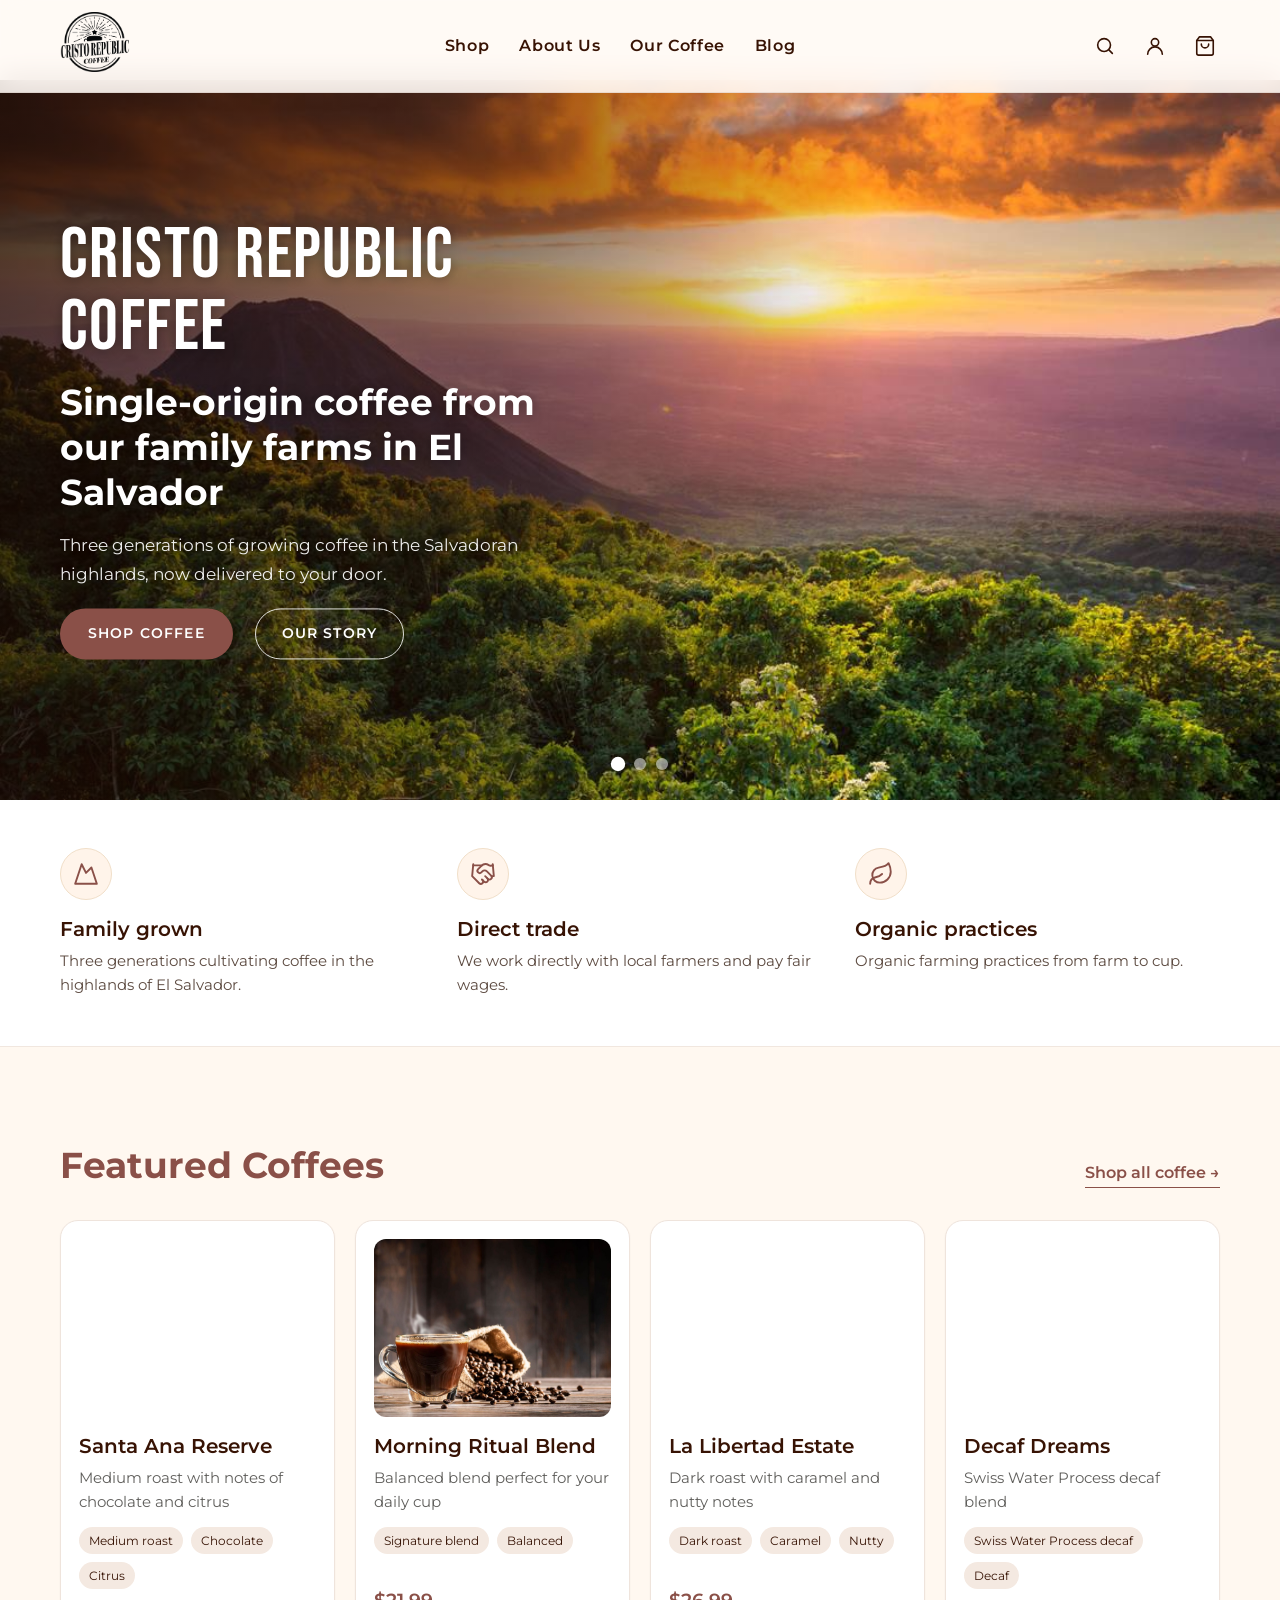
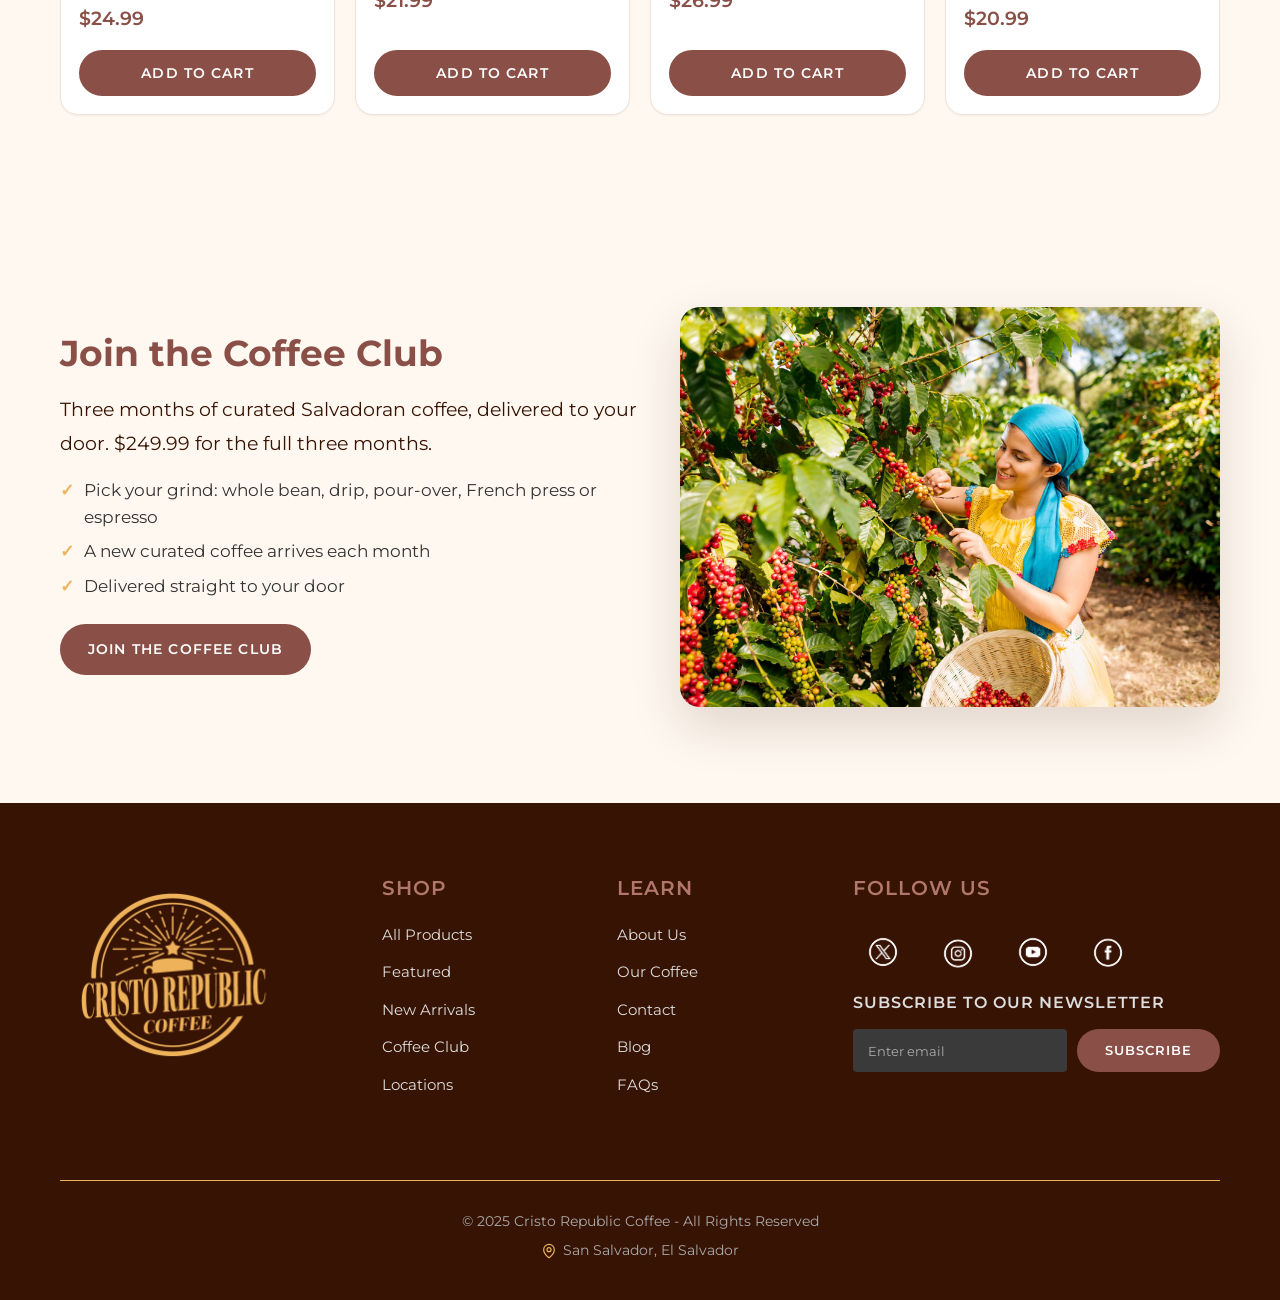
==== commit 58760b1a: "Host Morning Ritual, Espresso Artisan and gift-set photos locally The public.readdy.ai photos still " ====
--- a/index.html
+++ b/index.html
@@ -2,6 +2,7 @@
 <html lang="en">
 <head>
     <meta charset="UTF-8">
+    <meta name="referrer" content="no-referrer">
     <meta name="viewport" content="width=device-width, initial-scale=1.0">
     <title>Cristo Republic Coffee</title>
     <link rel="stylesheet" href="styles.css">
@@ -118,7 +119,7 @@
             </div>
             <div class="product">
                 <a class="product-link" href="product.html?id=morning-ritual-blend">
-                    <div class="product-image" style="background-image: url('https://public.readdy.ai/ai/img_res/a3cd9a18318013fd255866db230dae78.jpg');"></div>
+                    <div class="product-image" style="background-image: url('images/card1.jpeg');"></div>
                     <h3>Morning Ritual Blend</h3>
                 </a>
                 <p>Balanced blend perfect for your daily cup</p>
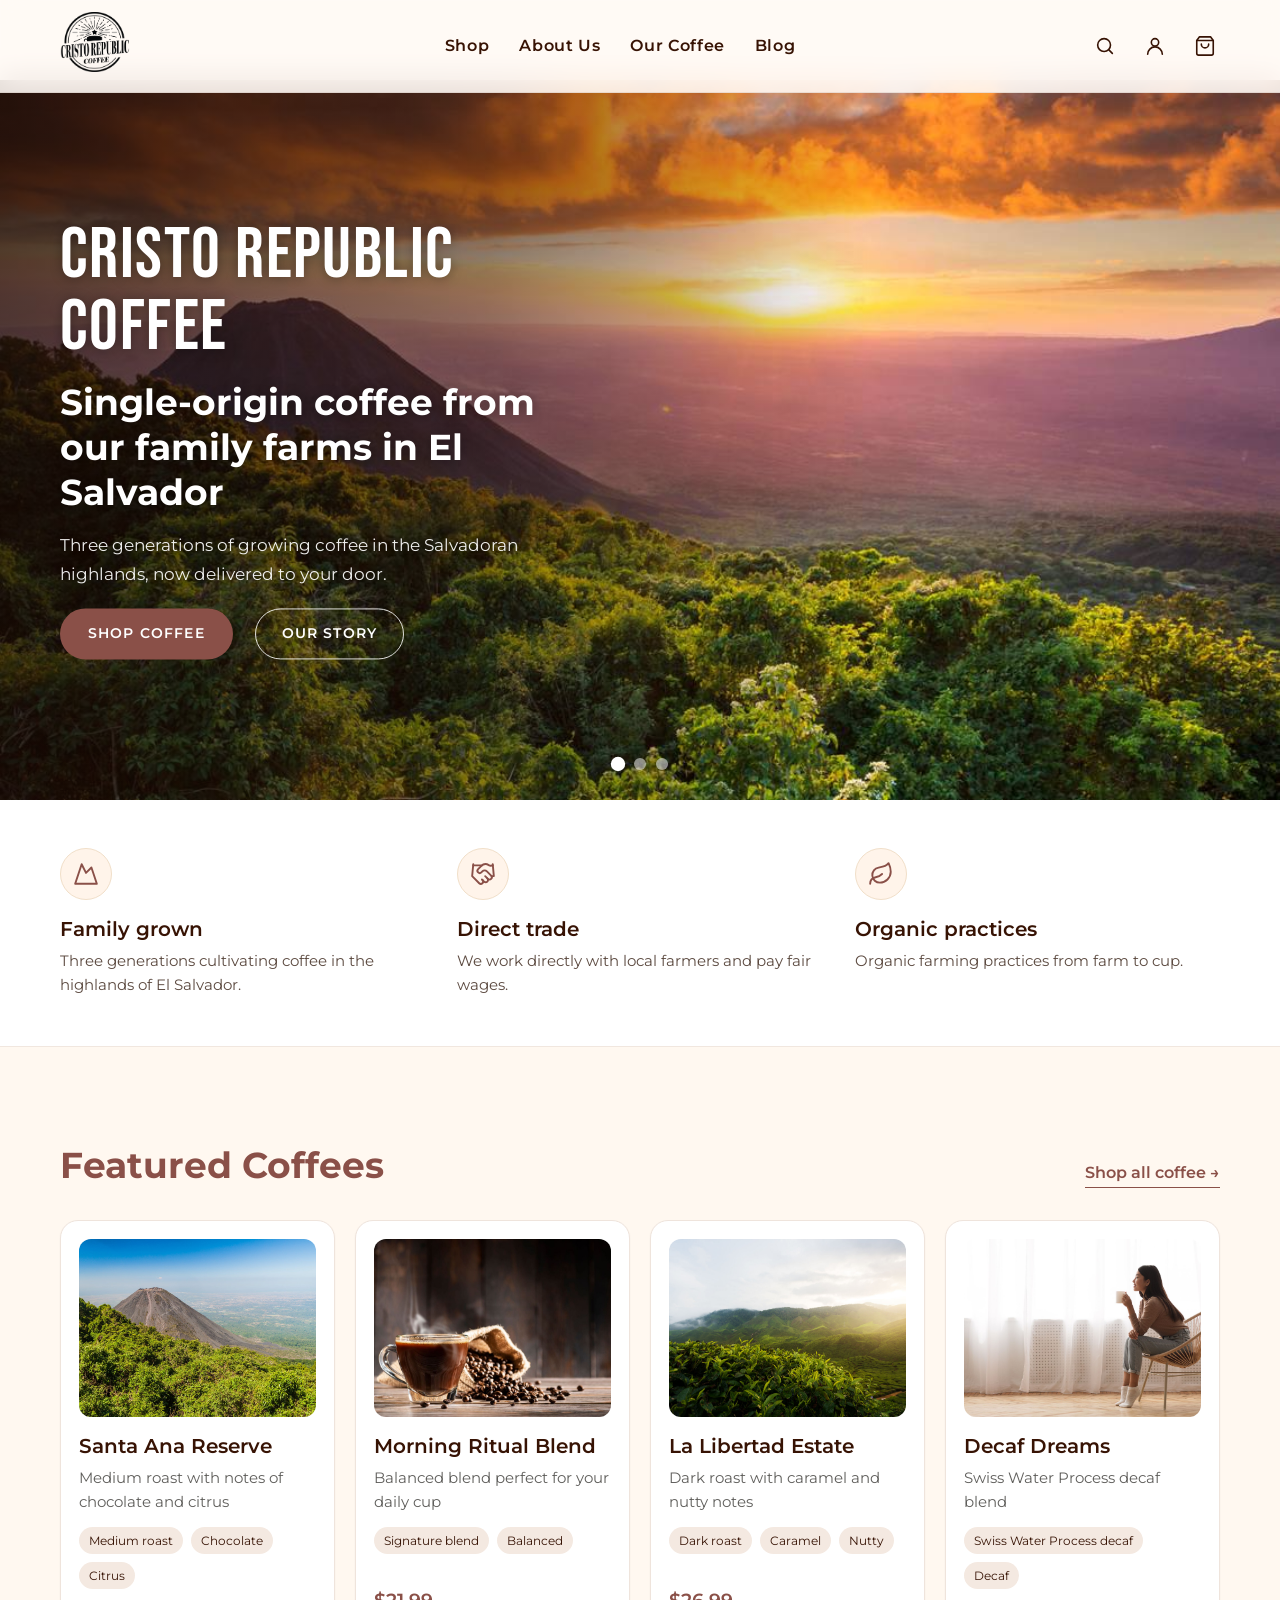
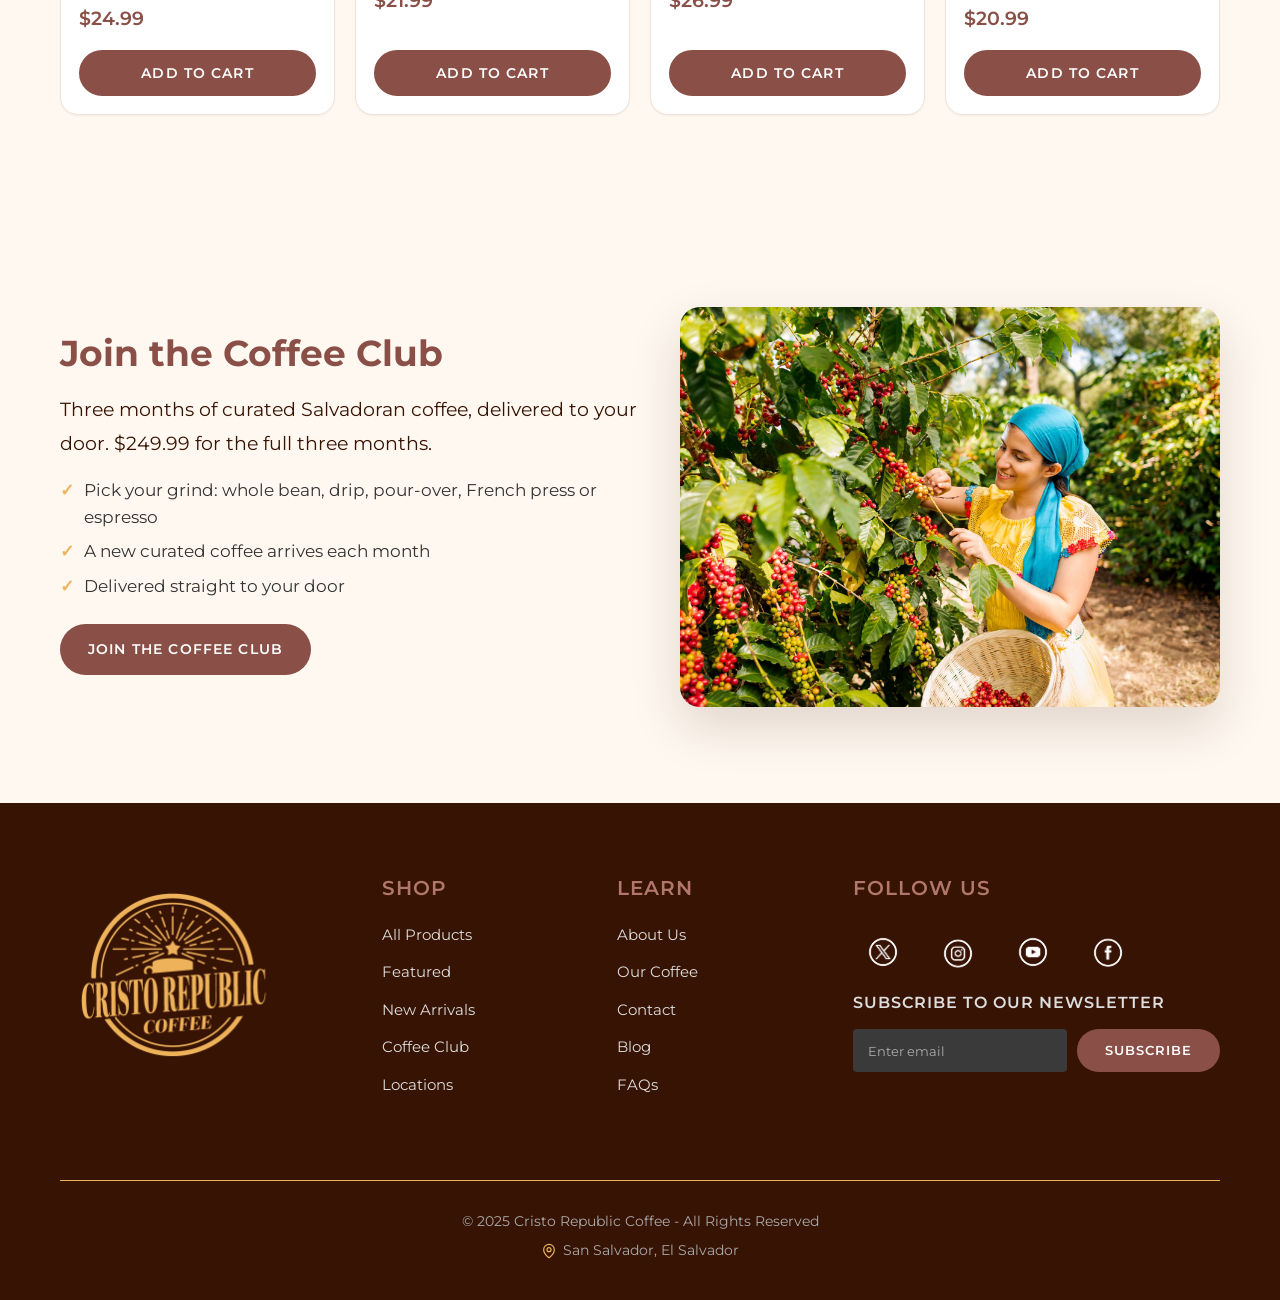
==== commit a5c81b83: "Host the remaining product photos on the site The single-origin, Decaf Dreams and Barista's Choice c" ====
--- a/index.html
+++ b/index.html
@@ -110,7 +110,7 @@
             <div class="products-grid">
             <div class="product">
                 <a class="product-link" href="product.html?id=santa-ana-reserve">
-                    <div class="product-image" style="background-image: url('https://rhoadsroast-coffees.com/cdn/shop/products/el-salvador-santa-ana-reserva-organic-natural-ep-fresh-100percent-arabica-coffee-beans-2-5-lbs-10-lbs-selections-rhoadsroast-coffees-and-importers-4_1500x.progressive.jpg?v=1657563861');"></div>
+                    <div class="product-image" style="background-image: url('images/blogcard2.jpeg?v=1657563861');"></div>
                     <h3>Santa Ana Reserve</h3>
                 </a>
                 <p>Medium roast with notes of chocolate and citrus</p>
@@ -128,7 +128,7 @@
             </div>
             <div class="product">
                 <a class="product-link" href="product.html?id=la-libertad-estate">
-                    <div class="product-image" style="background-image: url('https://rhoadsroast-coffees.com/cdn/shop/products/el-salvador-shg-santa-maria-rfa-fresh-roasted-100percent-arabica-coffee-beans-rhoadsroast-coffees-and-importers-5_1500x.progressive.jpg?v=1657563721');"></div>
+                    <div class="product-image" style="background-image: url('images/coffee.jpeg?v=1657563721');"></div>
                     <h3>La Libertad Estate</h3>
                 </a>
                 <p>Dark roast with caramel and nutty notes</p>
@@ -137,7 +137,7 @@
             </div>
             <div class="product">
                 <a class="product-link" href="product.html?id=decaf-dreams">
-                    <div class="product-image" style="background-image: url('https://cdn.dribbble.com/users/973/screenshots/2934743/attachments/609308/coffee-beans-2.jpg');"></div>
+                    <div class="product-image" style="background-image: url('images/bloghero.jpeg');"></div>
                     <h3>Decaf Dreams</h3>
                 </a>
                 <p>Swiss Water Process decaf blend</p>
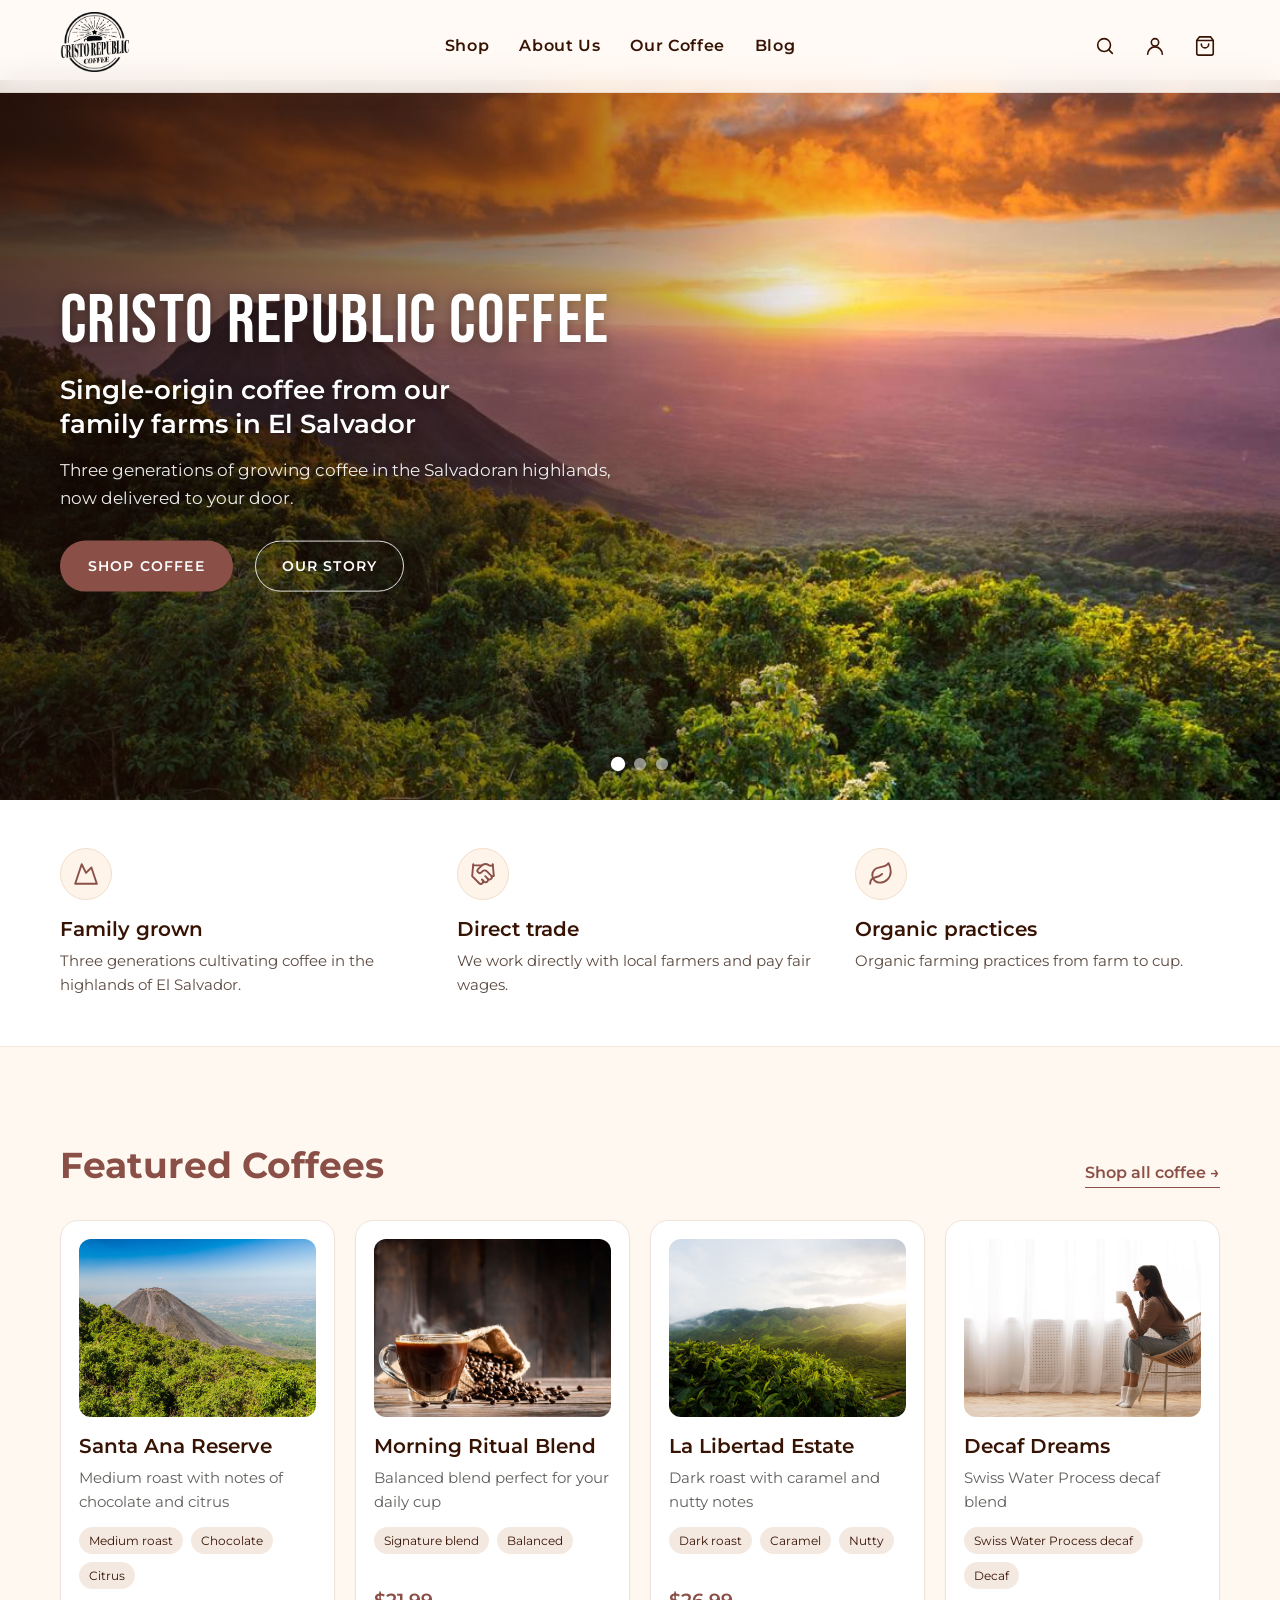
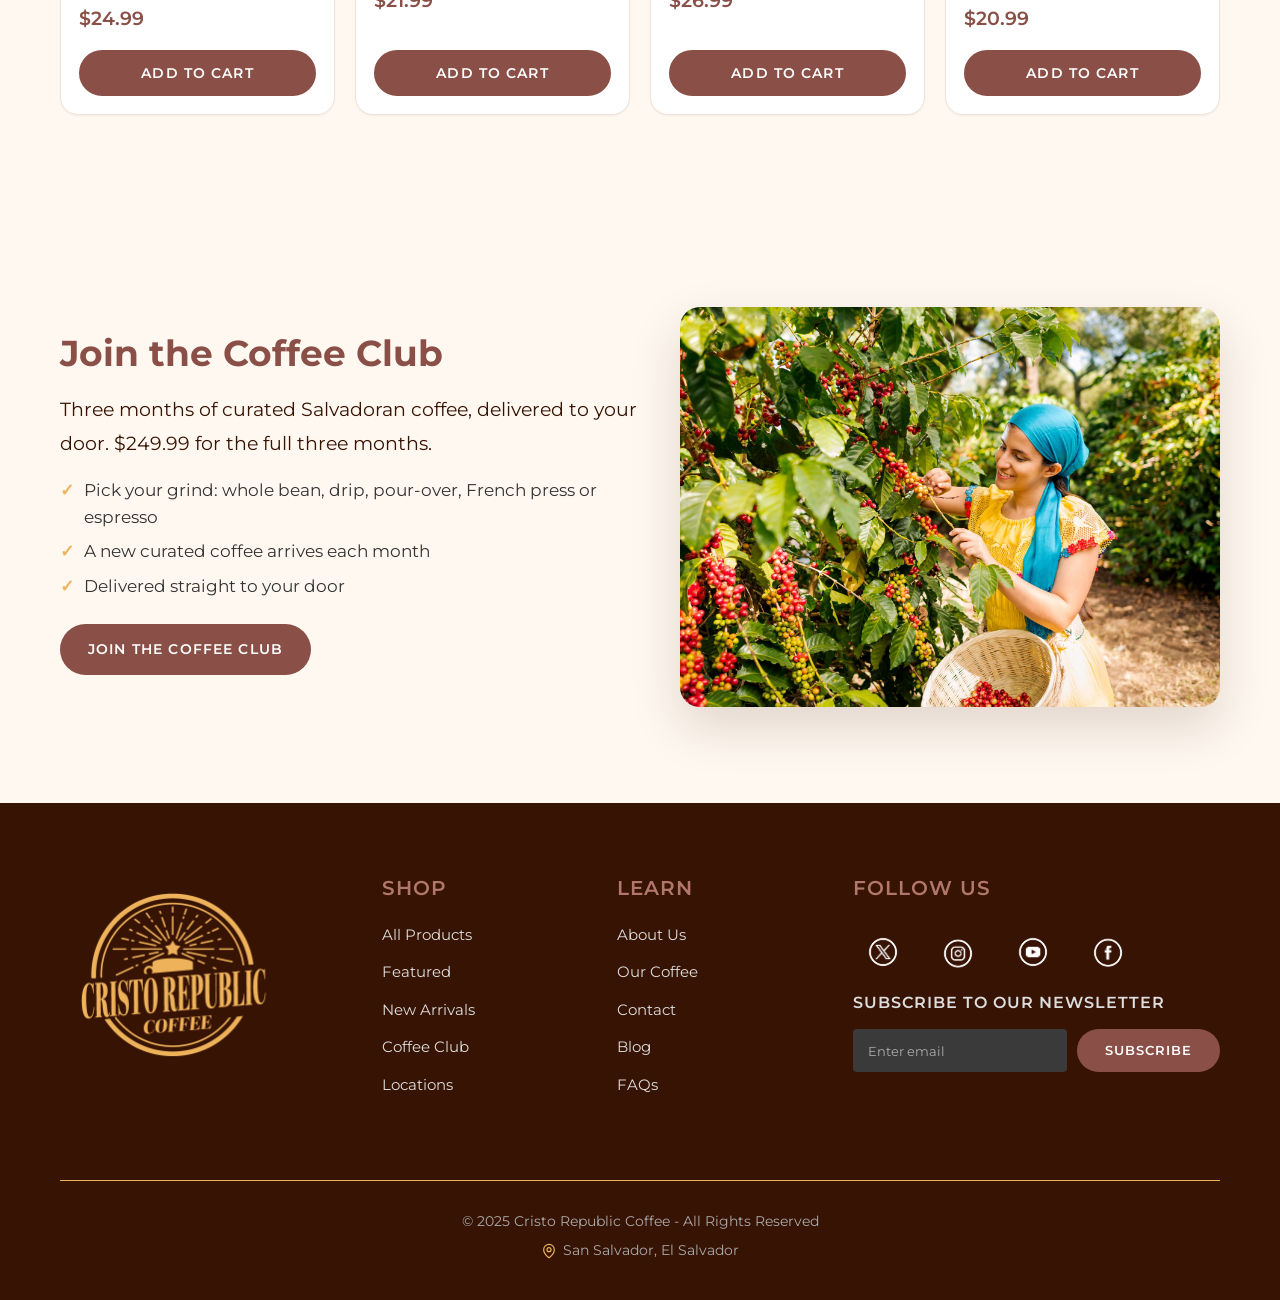
==== commit 3422227f: "Even out hero text flow on every page Same column width, type steps and spacing on all heroes; balan" ====
--- a/index.html
+++ b/index.html
@@ -49,7 +49,7 @@
             <div class="slide active" style="background-image: url('images/cerroverde.jpg');">
                 <div class="slide-content">
                     <h1>Cristo Republic Coffee</h1>
-                    <h2>Single-origin coffee from our family farms in El Salvador</h2>
+                    <h2>Single-origin coffee from our family farms in El&nbsp;Salvador</h2>
                     <p>Three generations of growing coffee in the Salvadoran highlands, now delivered to your door.</p>
                     <div class="hero-actions">
                         <a href="shop.html" class="cta-button">Shop Coffee</a>
--- a/fixes.css
+++ b/fixes.css
@@ -1784,3 +1784,133 @@
         max-height: 520px;
     }
 }
+
+/* The coffee-bean-separator.png pattern was never in the images folder; drop the broken request */
+.blog-separator {
+    background-image: none;
+}
+
+/* =========================================================
+   10. Hero text flow (Nov 2026)
+   Every hero uses the same column width, the same type steps
+   and the same spacing, and lines break evenly instead of
+   leaving one word on its own line.
+   ========================================================= */
+.slide-content,
+.shop-hero-text,
+.story-section.alejandro-cristo .about-text-overlay,
+.story-section.our-coffee-hero .about-text-overlay,
+.blog-hero-container {
+    max-width: 600px;
+    width: 100%;
+}
+.story-section.alejandro-cristo .about-text-overlay {
+    text-align: left;
+    padding: 0;
+    background: none;
+    max-width: 520px;
+}
+/* Home slides are positioned, so they get a width from left/right instead */
+.slide-content {
+    width: auto;
+    right: var(--edge);
+}
+.blog-hero-container {
+    box-sizing: border-box;
+}
+
+/* Titles: balanced lines, a little tighter */
+.slide-content h1,
+.shop-hero-text h1,
+.about-text-overlay h1,
+.blog-hero-title {
+    font-size: clamp(2.75rem, 5.4vw, 4.5rem) !important;
+    line-height: 0.95 !important;
+    margin: 0 0 18px !important;
+    text-wrap: balance;
+}
+
+/* Subtitle: one step down from a section heading so it reads as a lead-in */
+.slide-content h2,
+.shop-hero-text h2,
+.about-text-overlay h2 {
+    font-size: clamp(1.3rem, 2.1vw, 1.65rem) !important;
+    font-weight: 600 !important;
+    line-height: 1.3 !important;
+    max-width: 26em;
+    margin: 0 0 16px !important;
+    text-wrap: balance;
+}
+/* Home slide 2 has no title, so its heading stays title-sized */
+.slide-content h2:first-child {
+    font-size: clamp(1.8rem, 3.4vw, 2.6rem) !important;
+    font-weight: 700 !important;
+}
+
+/* Body copy: comfortable line length, no lonely last word */
+.slide-content p,
+.shop-hero-text p,
+.about-text-overlay p,
+.blog-hero-subtitle {
+    font-size: 1.05rem !important;
+    line-height: 1.65 !important;
+    max-width: 34em;
+    margin: 0 0 28px !important;
+    text-wrap: pretty;
+}
+.slide-content p br {
+    display: none;
+}
+.shop-hero-text .eyebrow {
+    margin: 0 0 14px !important;
+}
+.club-hero-price {
+    margin-top: -8px !important;
+}
+.slide-content .hero-actions,
+.shop-hero-text .hero-actions,
+.about-text-overlay .hero-actions {
+    margin-top: 0;
+}
+
+/* Blog: same rhythm as the other heroes */
+.blog-hero-subtitle {
+    font-weight: 500;
+}
+.newsletter-subscribe h3 {
+    margin: 0 0 12px !important;
+}
+
+@media (max-width: 768px) {
+    .slide-content h1,
+    .shop-hero-text h1,
+    .about-text-overlay h1,
+    .blog-hero-title {
+        font-size: clamp(2.5rem, 11vw, 3rem) !important;
+        margin-bottom: 14px !important;
+    }
+    .slide-content h2,
+    .shop-hero-text h2,
+    .about-text-overlay h2 {
+        font-size: 1.2rem !important;
+        margin-bottom: 12px !important;
+    }
+    .slide-content p,
+    .shop-hero-text p,
+    .about-text-overlay p,
+    .blog-hero-subtitle {
+        font-size: 0.98rem !important;
+        line-height: 1.6 !important;
+        margin-bottom: 22px !important;
+    }
+    .club-hero-price {
+        margin-top: -4px !important;
+    }
+    .hero-actions {
+        gap: 12px;
+    }
+}
+/* Club eyebrow stays readable over the bright part of the photo */
+.shop-hero-text .eyebrow {
+    text-shadow: 0 1px 10px rgba(0, 0, 0, 0.55) !important;
+}
